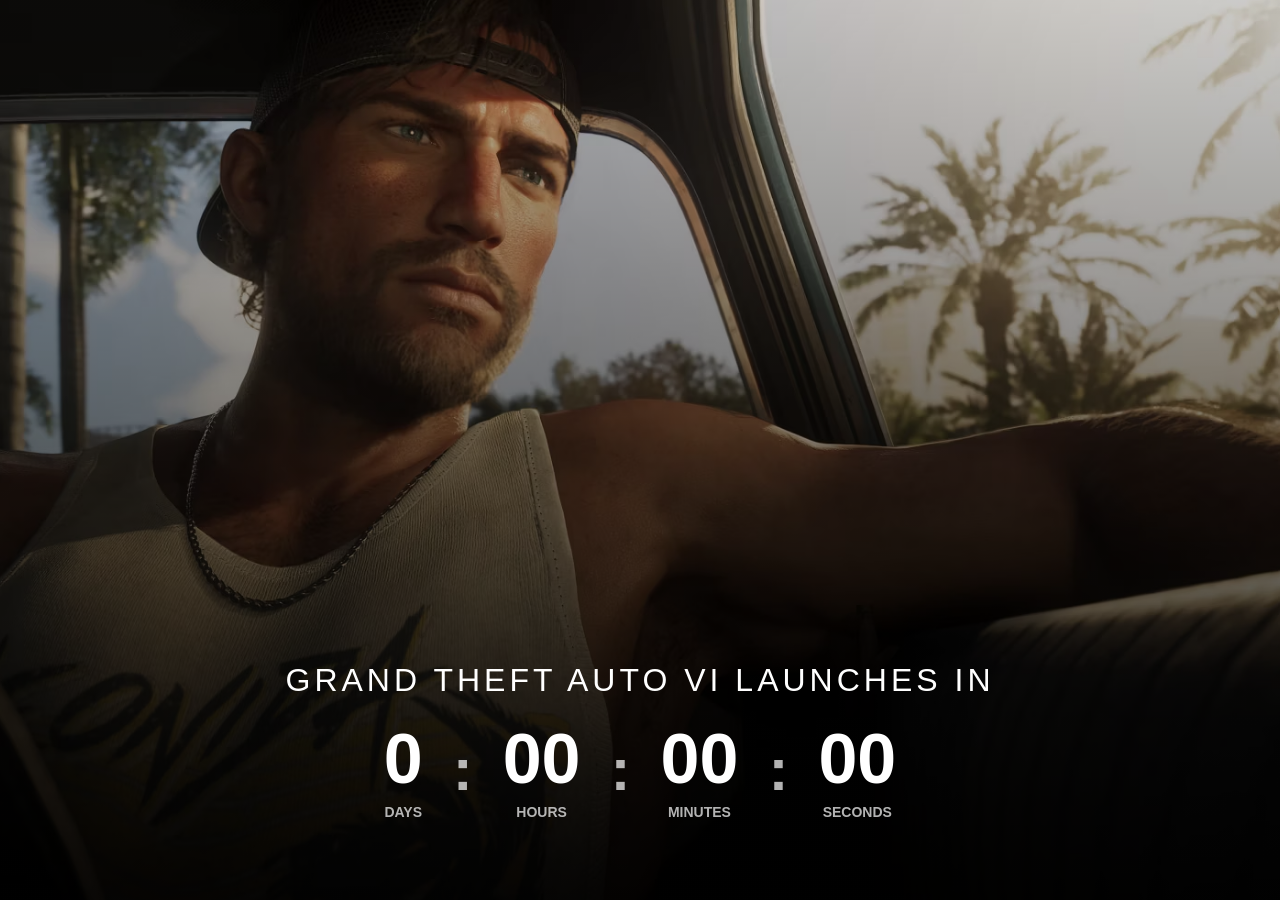
==== index.html @ 8ba8751e "Remove folder" ====
<!DOCTYPE html>
<html lang="en">
<head>
<meta charset="UTF-8">
<title>GTA VI Countdown</title>

<style>
body {
  margin: 0;
  background: black;
  color: white;
  font-family: Arial, Helvetica, sans-serif;
  overflow: hidden;
}

/* Background slideshow */
.bg {
  position: fixed;
  width: 100%;
  height: 100%;
  object-fit: cover;
  opacity: 0;
  transform: scale(1);
  transition: opacity 1.2s ease-in-out;
}

/* Active slide animation (zoom effect) */
.bg.active {
  opacity: 1;
  animation: zoomEffect 6s ease-in-out forwards;
}

/* Ken Burns zoom animation */
@keyframes zoomEffect {
  0%   { transform: scale(1); }
  100% { transform: scale(1.1); }
}

/* Dark overlay */
.overlay {
  position: fixed;
  width: 100%;
  height: 100%;
  background: linear-gradient(to top, rgba(0,0,0,0.8), rgba(0,0,0,0.2));
}

/* Content */
.content {
  position: absolute;
  bottom: 80px;
  width: 100%;
  text-align: center;
}

/* Title */
.title {
  font-size: 32px;
  letter-spacing: 4px;
  margin-bottom: 20px;
}

/* Countdown */
.countdown {
  display: flex;
  justify-content: center;
  align-items: center;
  gap: 20px;
  font-size: 70px;
  font-weight: bold;
}

/* Time block */
.block {
  text-align: center;
}

/* Labels */
.label {
  font-size: 14px;
  opacity: 0.7;
  margin-top: 5px;
}

/* Colon styling */
.separator {
  font-size: 60px;
  opacity: 0.7;
  margin: 0 10px;
}
</style>
</head>

<body>

<!-- Background Images -->
<img class="bg active" src="images/1.avif">
<img class="bg" src="images/2.avif">
<img class="bg" src="images/3.avif">
<img class="bg" src="images/4.avif">
<img class="bg" src="images/5.avif">
<img class="bg" src="images/6.avif">
<img class="bg" src="images/7.avif">
<img class="bg" src="images/8.avif">
<img class="bg" src="images/9.avif">
<img class="bg" src="images/10.avif">
<img class="bg" src="images/11.avif">
<img class="bg" src="images/12.avif">
<img class="bg" src="images/13.avif">
<img class="bg" src="images/14.avif">
<img class="bg" src="images/15.avif">

<div class="overlay"></div>

<div class="content">
  <div class="title">GRAND THEFT AUTO VI LAUNCHES IN</div>

  <div class="countdown">
    <div class="block">
      <div id="days">0</div>
      <div class="label">DAYS</div>
    </div>

    <div class="separator">:</div>

    <div class="block">
      <div id="hours">00</div>
      <div class="label">HOURS</div>
    </div>

    <div class="separator">:</div>

    <div class="block">
      <div id="minutes">00</div>
      <div class="label">MINUTES</div>
    </div>

    <div class="separator">:</div>

    <div class="block">
      <div id="seconds">00</div>
      <div class="label">SECONDS</div>
    </div>
  </div>
</div>

<!-- Audio -->
<audio id="music" src="audio/music.mp3" autoplay loop></audio>

<script>
// ===== COUNTDOWN =====
const TARGET = new Date("2026-11-19T00:00:00Z").getTime();

function updateCountdown() {
  const now = Date.now();
  let diff = Math.floor((TARGET - now) / 1000);

  if (diff < 0) diff = 0;

  const d = Math.floor(diff / 86400);
  const h = Math.floor((diff % 86400) / 3600);
  const m = Math.floor((diff % 3600) / 60);
  const s = diff % 60;

  document.getElementById("days").innerText = d;
  document.getElementById("hours").innerText = String(h).padStart(2, '0');
  document.getElementById("minutes").innerText = String(m).padStart(2, '0');
  document.getElementById("seconds").innerText = String(s).padStart(2, '0');
}

setInterval(updateCountdown, 1000);
updateCountdown();


// ===== SLIDESHOW =====
const slides = document.querySelectorAll(".bg");
let index = 0;

setInterval(() => {
  slides[index].classList.remove("active");
  index = (index + 1) % slides.length;
  slides[index].classList.add("active");
}, 3000);


// ===== AUDIO FIX =====
const audio = document.getElementById("music");
audio.volume = 0.6;

// window.addEventListener("load", () => {
//   audio.play().catch(() => {});
// });
window.addEventListener("load", () => {
  audio.play().then(() => {
    setTimeout(() => {
      audio.muted = false;
      audio.volume = 0.6;
    }, 1000);
  }).catch(() => {});
});

</script>

</body>
</html>
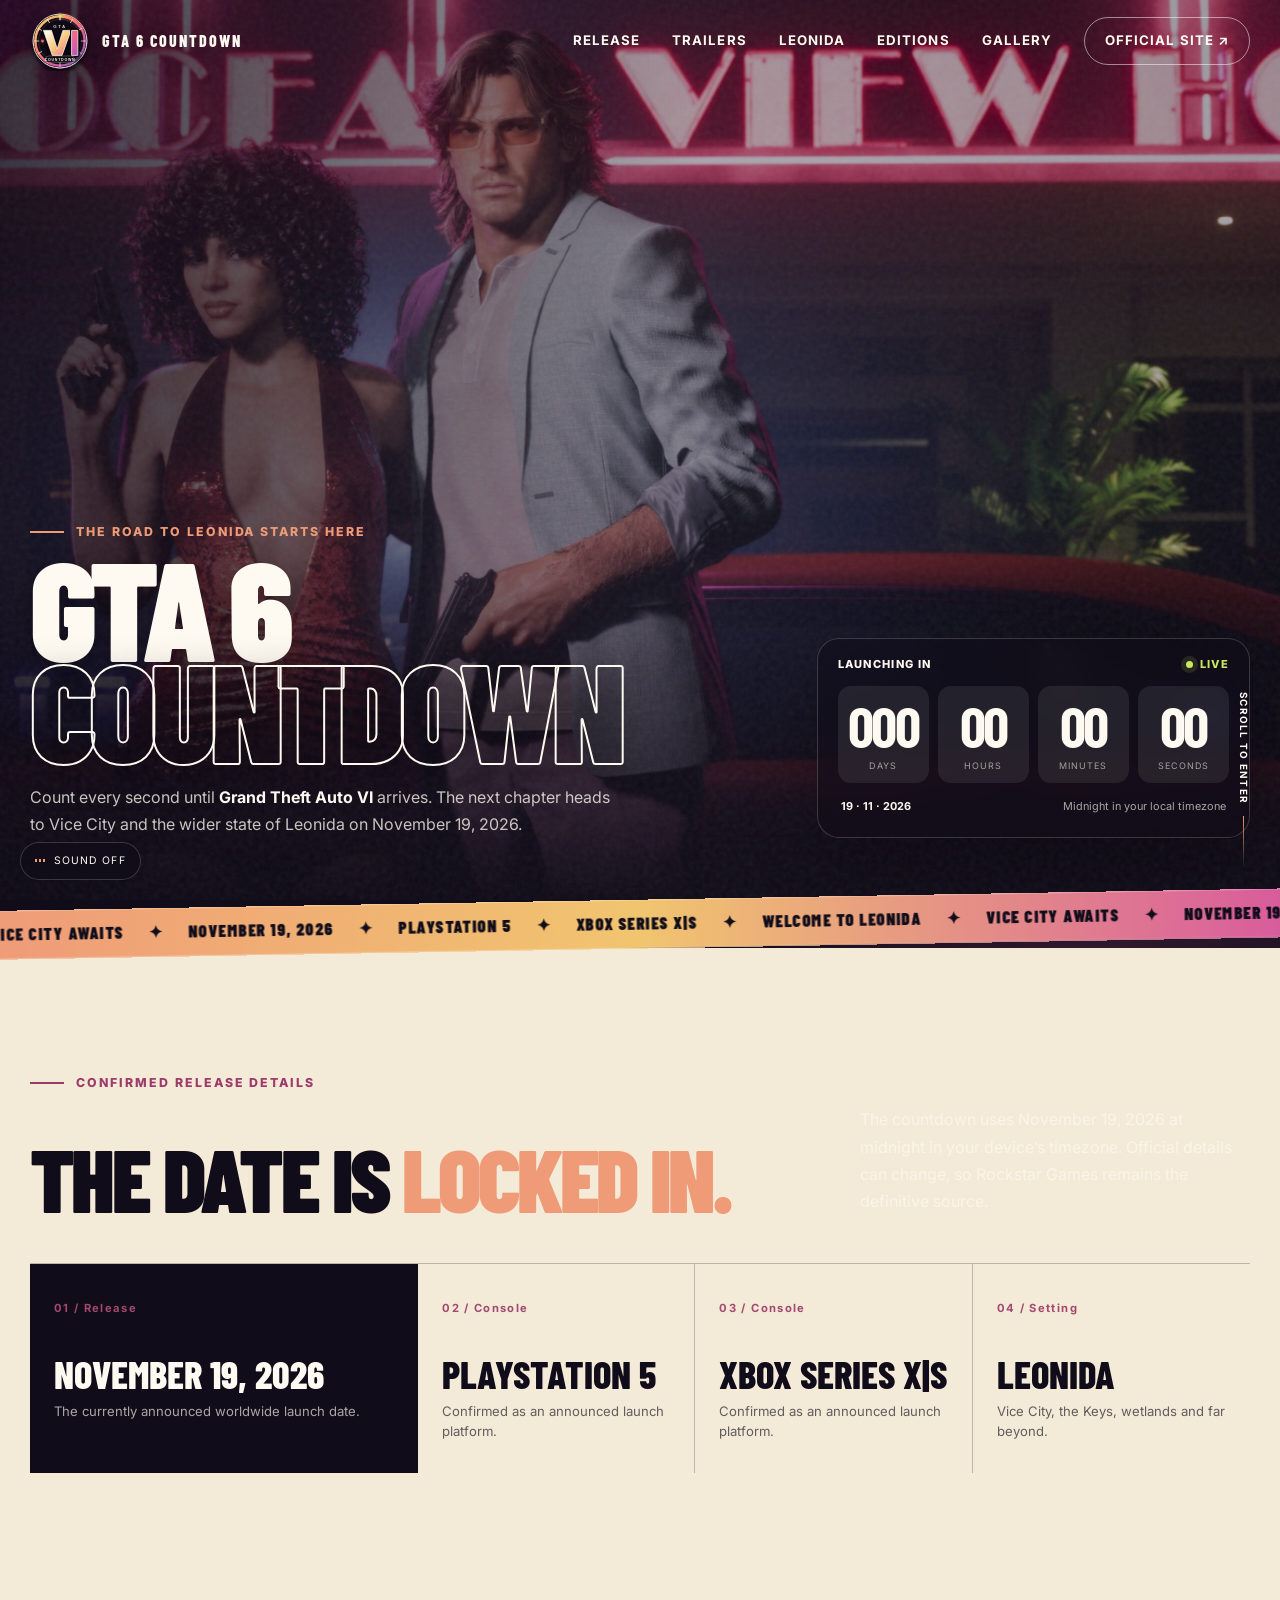
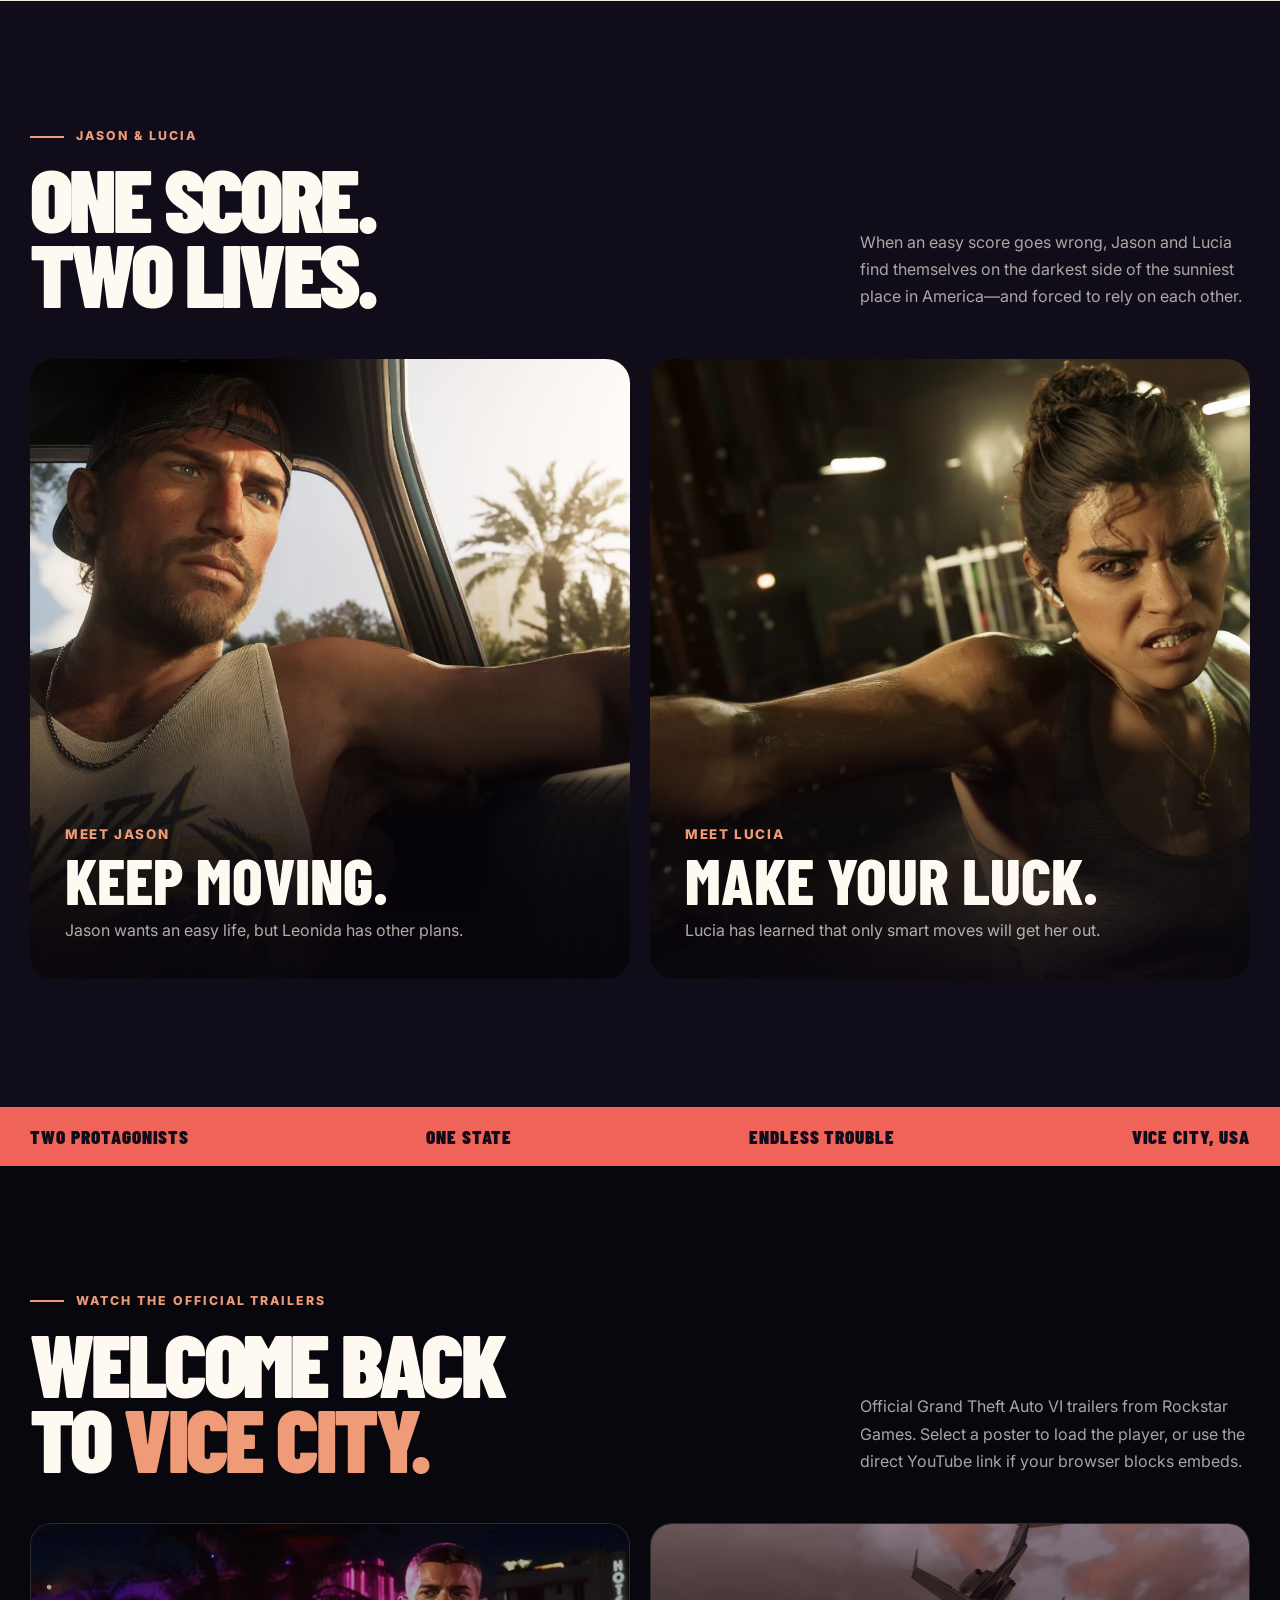
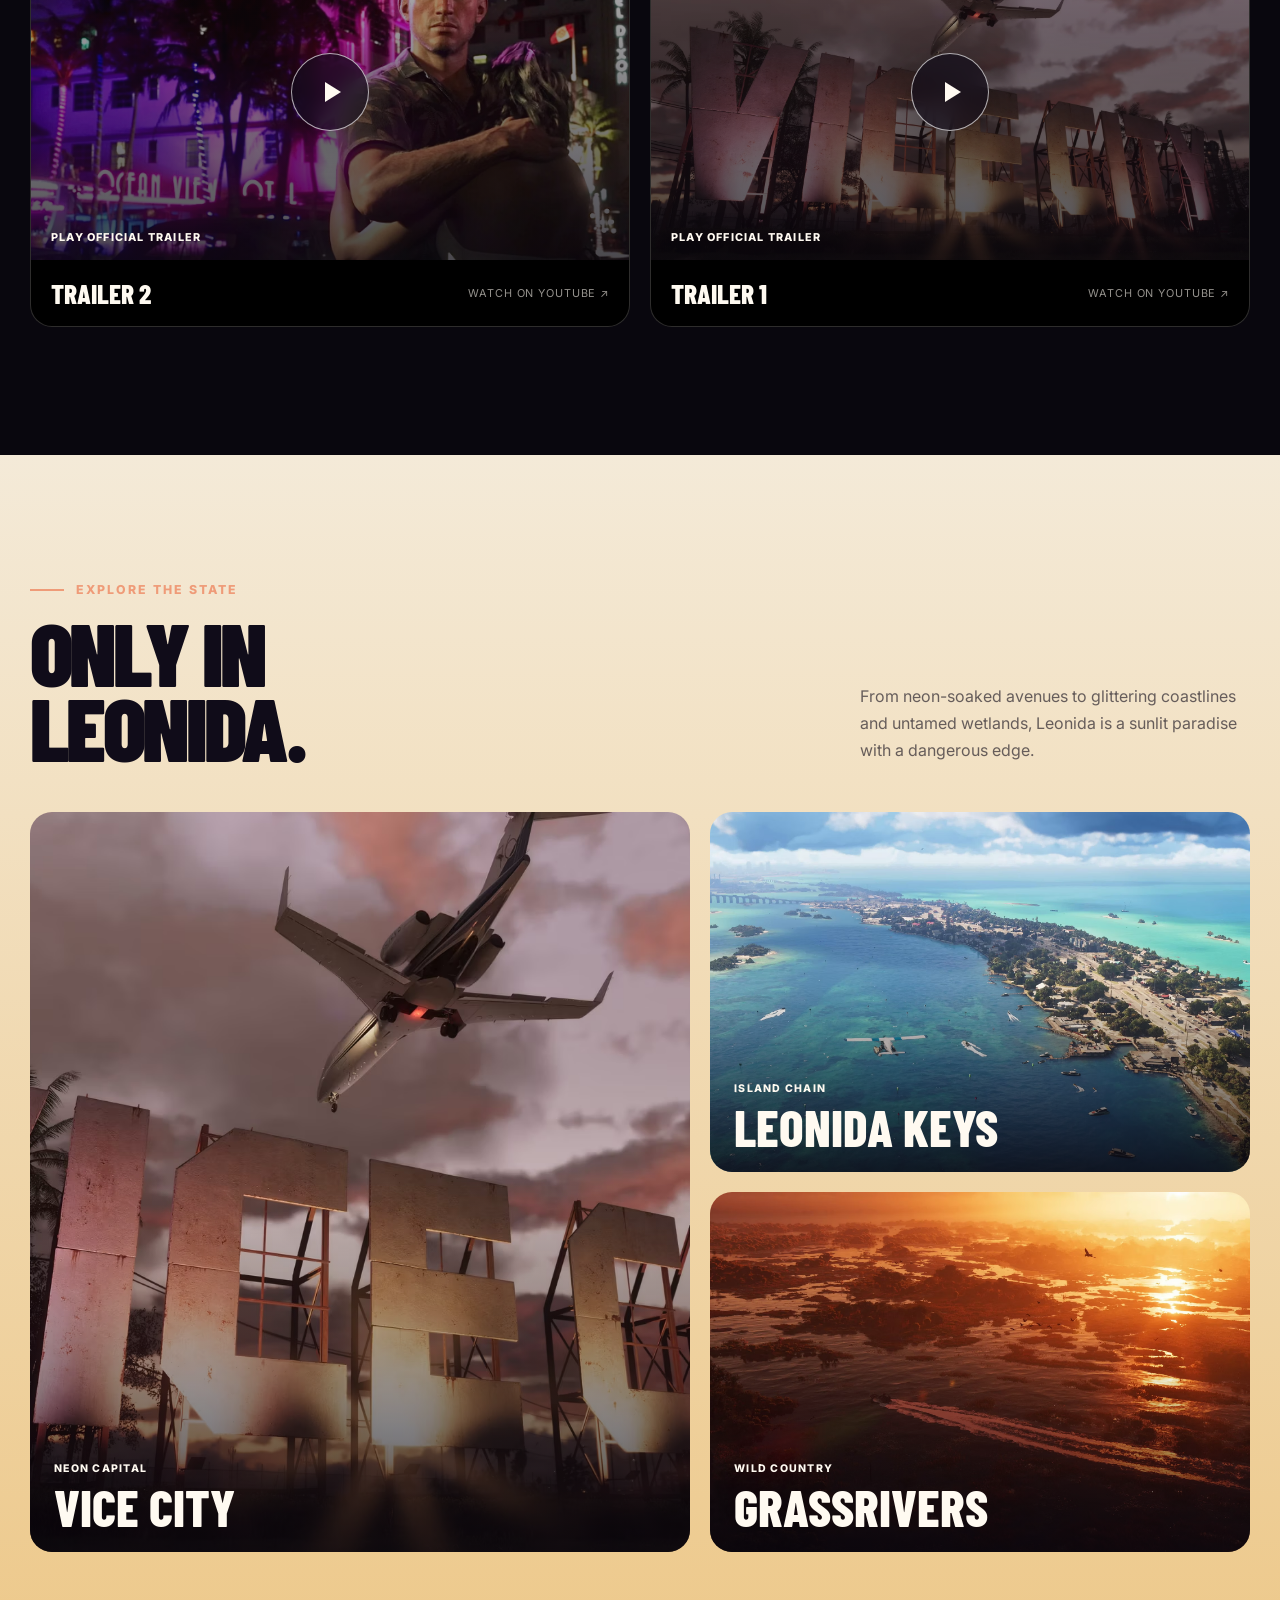
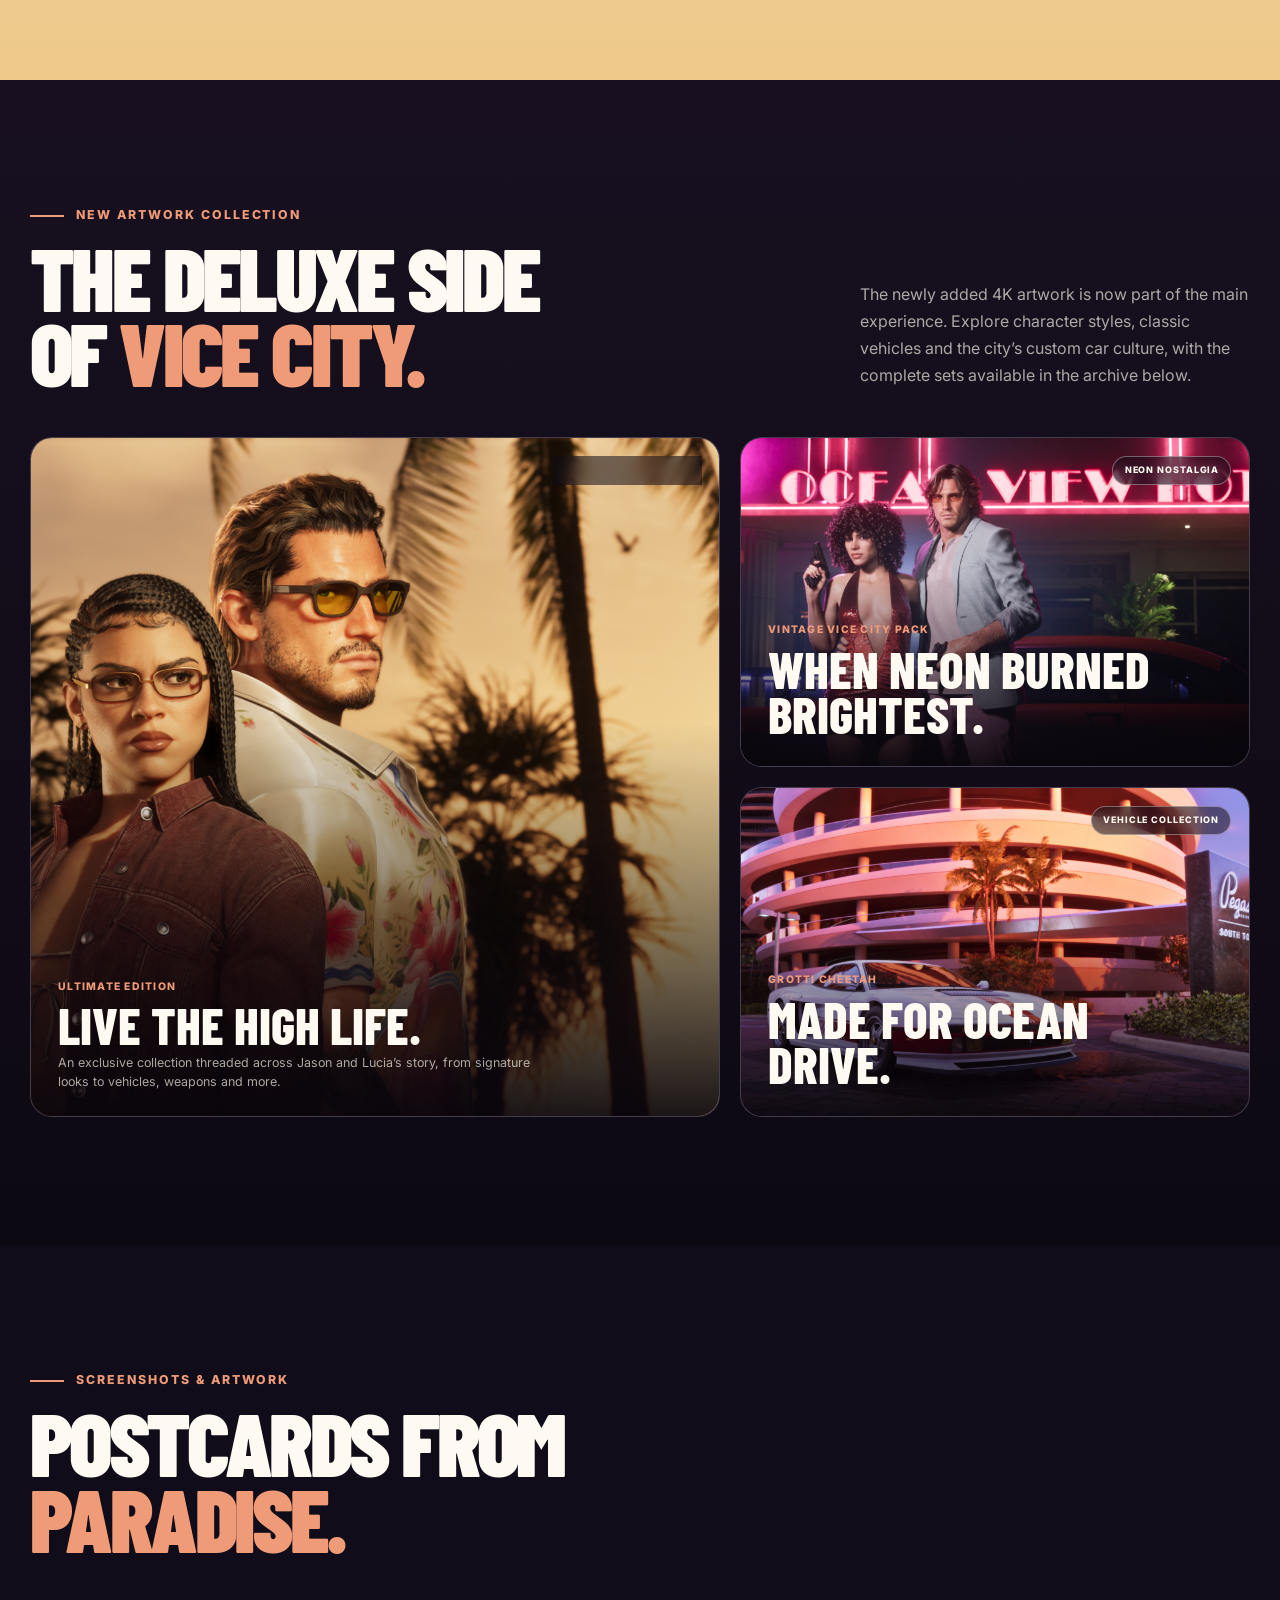
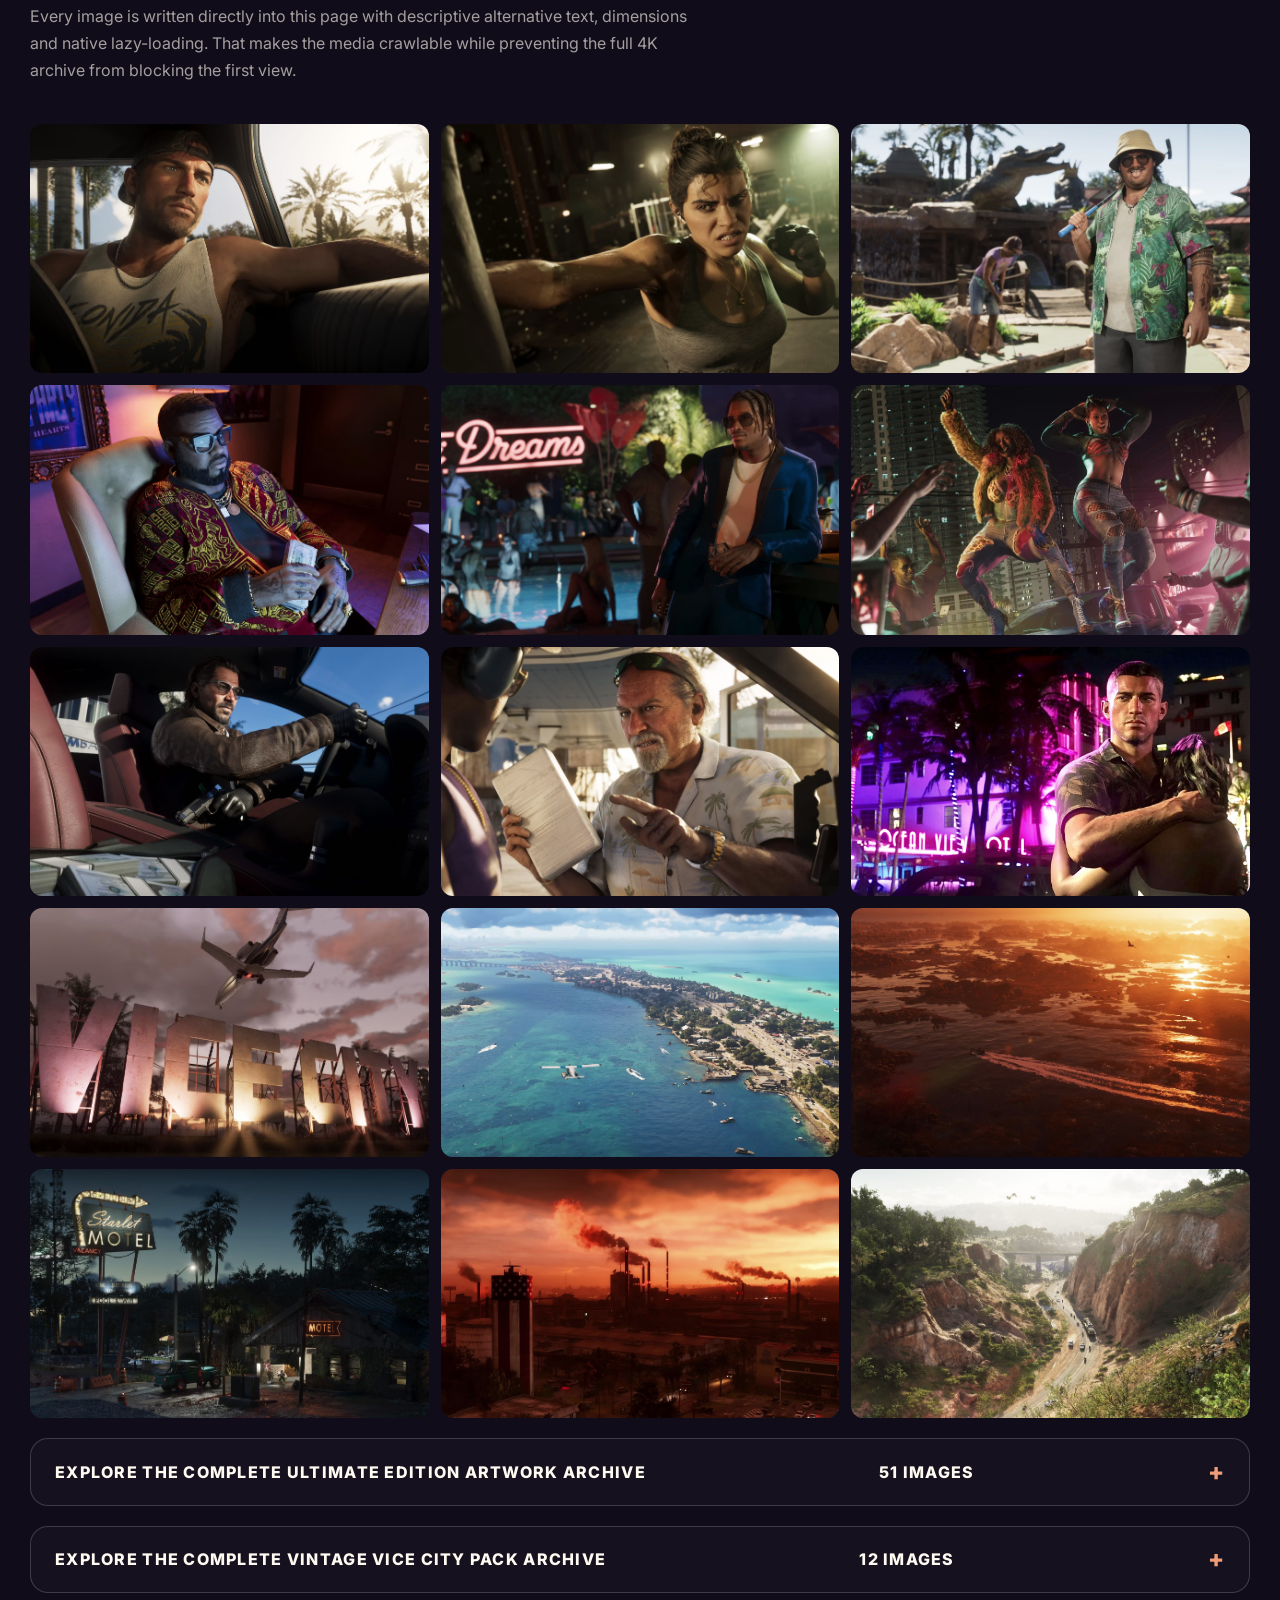
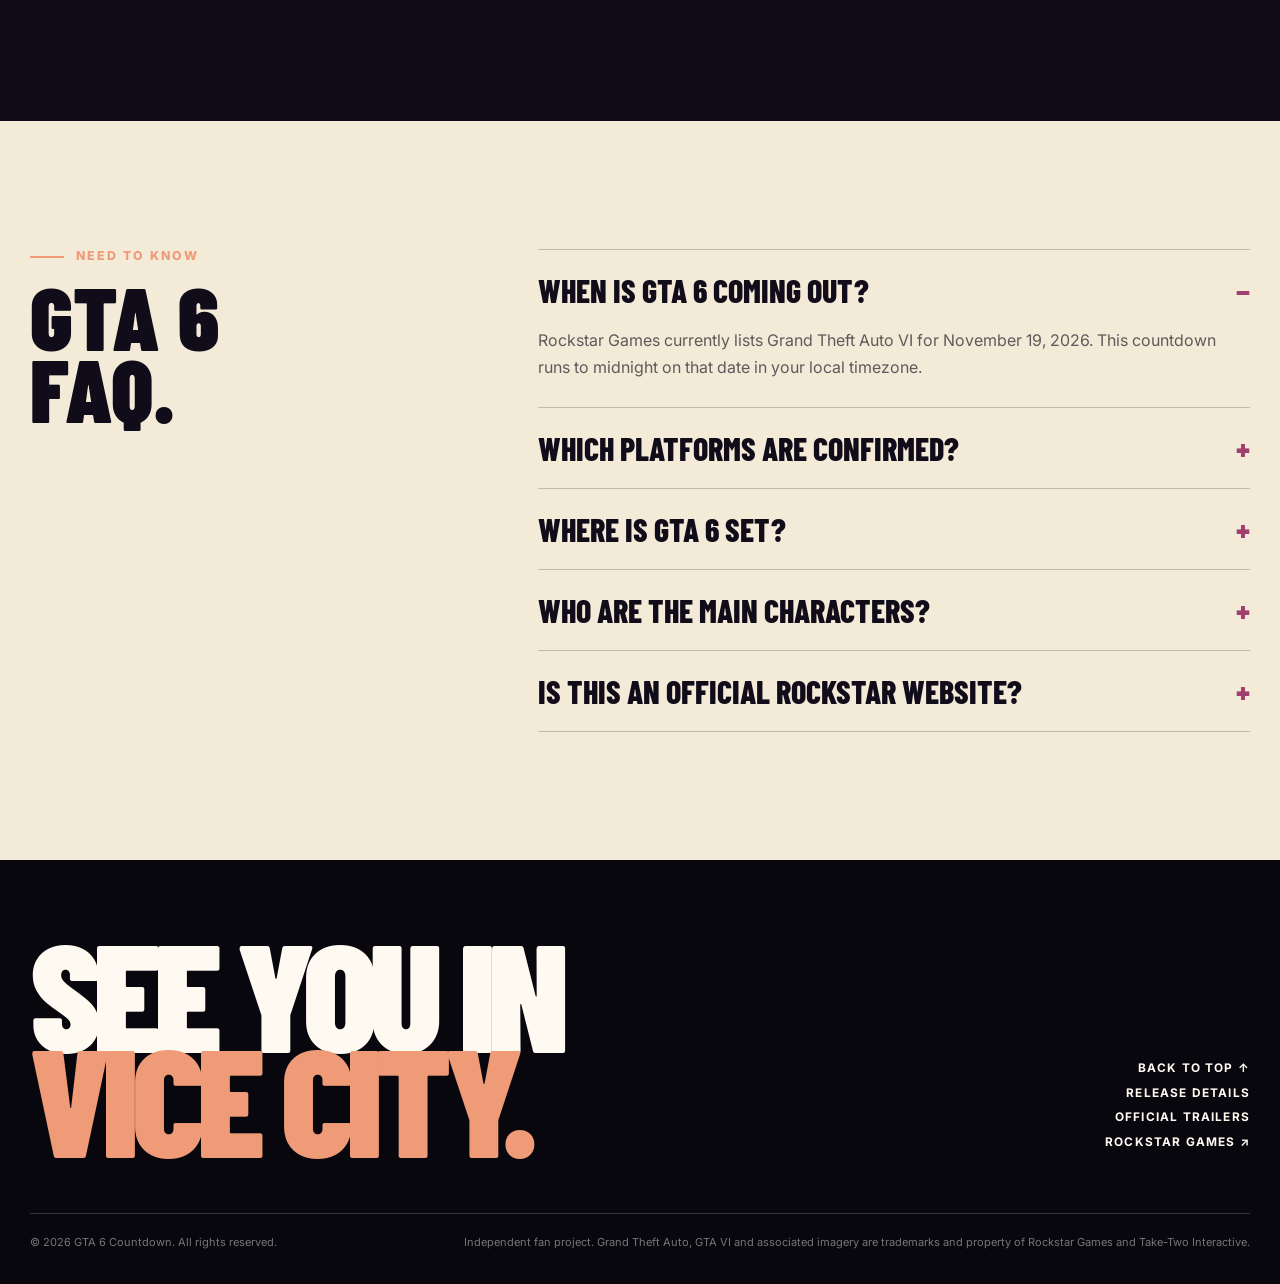
==== commit 78754516: "Add robots.txt and sitemap.xml for SEO optimization - Created robots.txt to allow all user agents an" ====
--- a/index.html
+++ b/index.html
@@ -1,204 +1,1112 @@
-<!DOCTYPE html>
+<!doctype html>
 <html lang="en">
 <head>
-<meta charset="UTF-8">
-<title>GTA VI Countdown</title>
-
-<style>
-body {
-  margin: 0;
-  background: black;
-  color: white;
-  font-family: Arial, Helvetica, sans-serif;
-  overflow: hidden;
-}
-
-/* Background slideshow */
-.bg {
-  position: fixed;
-  width: 100%;
-  height: 100%;
-  object-fit: cover;
-  opacity: 0;
-  transform: scale(1);
-  transition: opacity 1.2s ease-in-out;
-}
-
-/* Active slide animation (zoom effect) */
-.bg.active {
-  opacity: 1;
-  animation: zoomEffect 6s ease-in-out forwards;
-}
-
-/* Ken Burns zoom animation */
-@keyframes zoomEffect {
-  0%   { transform: scale(1); }
-  100% { transform: scale(1.1); }
-}
-
-/* Dark overlay */
-.overlay {
-  position: fixed;
-  width: 100%;
-  height: 100%;
-  background: linear-gradient(to top, rgba(0,0,0,0.8), rgba(0,0,0,0.2));
-}
-
-/* Content */
-.content {
-  position: absolute;
-  bottom: 80px;
-  width: 100%;
-  text-align: center;
-}
-
-/* Title */
-.title {
-  font-size: 32px;
-  letter-spacing: 4px;
-  margin-bottom: 20px;
-}
-
-/* Countdown */
-.countdown {
-  display: flex;
-  justify-content: center;
-  align-items: center;
-  gap: 20px;
-  font-size: 70px;
-  font-weight: bold;
-}
-
-/* Time block */
-.block {
-  text-align: center;
-}
-
-/* Labels */
-.label {
-  font-size: 14px;
-  opacity: 0.7;
-  margin-top: 5px;
-}
-
-/* Colon styling */
-.separator {
-  font-size: 60px;
-  opacity: 0.7;
-  margin: 0 10px;
-}
-</style>
+  <meta charset="utf-8">
+  <meta name="viewport" content="width=device-width, initial-scale=1">
+  <title>GTA 6 Countdown — Live Timer to November 19, 2026</title>
+  <meta name="description" content="Watch the live GTA 6 countdown to November 19, 2026. Explore the confirmed release date, platforms, official trailers, Leonida locations and GTA VI artwork.">
+  <meta name="keywords" content="GTA 6 countdown, GTA VI countdown, GTA 6 release date, GTA 6 timer, Grand Theft Auto VI, GTA 6 November 19 2026">
+  <meta name="author" content="GTA 6 Countdown">
+  <meta name="robots" content="index, follow, max-image-preview:large, max-snippet:-1, max-video-preview:-1">
+  <meta name="referrer" content="strict-origin-when-cross-origin">
+  <meta name="theme-color" content="#ef6b5b">
+  <link rel="canonical" href="https://gta6countdown.com/">
+  <link rel="preload" as="image" href="images/hero-vintage-vice-city.jpg" type="image/jpeg" fetchpriority="high">
+  <link rel="preconnect" href="https://fonts.googleapis.com">
+  <link rel="preconnect" href="https://fonts.gstatic.com" crossorigin>
+  <link href="https://fonts.googleapis.com/css2?family=Barlow+Condensed:wght@500;600;700;800;900&amp;family=Inter:wght@400;500;600;700&amp;display=swap" rel="stylesheet">
+
+  <meta property="og:type" content="website">
+  <meta property="og:site_name" content="GTA 6 Countdown">
+  <meta property="og:title" content="GTA 6 Countdown — Live Timer to November 19, 2026">
+  <meta property="og:description" content="The live countdown to Grand Theft Auto VI, plus official trailers, confirmed platforms and a tour of Leonida.">
+  <meta property="og:url" content="https://gta6countdown.com/">
+  <meta property="og:image" content="https://gta6countdown.com/images/og-gta6-countdown.jpg">
+  <meta property="og:image:width" content="1200">
+  <meta property="og:image:height" content="630">
+  <meta property="og:image:alt" content="Jason and Lucia beneath the neon lights of Vice City in Grand Theft Auto VI">
+  <meta name="twitter:card" content="summary_large_image">
+  <meta name="twitter:title" content="GTA 6 Countdown — November 19, 2026">
+  <meta name="twitter:description" content="Track every day, hour, minute and second until GTA VI arrives.">
+  <meta name="twitter:image" content="https://gta6countdown.com/images/og-gta6-countdown.jpg">
+
+  <link rel="icon" href="images/gta6-countdown-icon.svg" type="image/svg+xml">
+
+  <script type="application/ld+json">
+  {
+    "@context": "https://schema.org",
+    "@graph": [
+      {
+        "@type": "WebSite",
+        "@id": "https://gta6countdown.com/#website",
+        "url": "https://gta6countdown.com/",
+        "name": "GTA 6 Countdown",
+        "description": "A live countdown to the release of Grand Theft Auto VI.",
+        "inLanguage": "en"
+      },
+      {
+        "@type": "VideoGame",
+        "name": "Grand Theft Auto VI",
+        "alternateName": ["GTA 6", "GTA VI"],
+        "url": "https://www.rockstargames.com/VI",
+        "image": "https://gta6countdown.com/images/9.avif",
+        "datePublished": "2026-11-19",
+        "gamePlatform": ["PlayStation 5", "Xbox Series X", "Xbox Series S"],
+        "genre": ["Action-adventure", "Open world"],
+        "publisher": { "@type": "Organization", "name": "Rockstar Games" },
+        "description": "Grand Theft Auto VI is set in Leonida, home to Vice City and beyond."
+      },
+      {
+        "@type": "FAQPage",
+        "mainEntity": [
+          {
+            "@type": "Question",
+            "name": "When is GTA 6 coming out?",
+            "acceptedAnswer": { "@type": "Answer", "text": "Rockstar Games lists Grand Theft Auto VI for November 19, 2026." }
+          },
+          {
+            "@type": "Question",
+            "name": "What platforms will GTA 6 launch on?",
+            "acceptedAnswer": { "@type": "Answer", "text": "The announced launch platforms are PlayStation 5 and Xbox Series X|S." }
+          },
+          {
+            "@type": "Question",
+            "name": "Where is GTA 6 set?",
+            "acceptedAnswer": { "@type": "Answer", "text": "GTA 6 is set in the state of Leonida, including the neon-soaked streets of Vice City." }
+          }
+        ]
+      }
+    ]
+  }
+  </script>
+
+  <style>
+    :root {
+      --ink: #100c19;
+      --ink-soft: #1b1428;
+      --paper: #f4ead8;
+      --peach: #ef9b78;
+      --coral: #ef6359;
+      --pink: #d85b9d;
+      --violet: #7450a8;
+      --lime: #c9e75f;
+      --white: #fffaf1;
+      --line: rgba(255, 250, 241, .18);
+      --container: min(1220px, calc(100% - 40px));
+      --display: "Barlow Condensed", Impact, sans-serif;
+      --body: "Inter", Arial, sans-serif;
+    }
+
+    * { box-sizing: border-box; }
+    html { scroll-behavior: smooth; background: var(--ink); }
+    body {
+      margin: 0;
+      color: var(--white);
+      background:
+        radial-gradient(circle at 85% 10%, rgba(216, 91, 157, .16), transparent 28rem),
+        var(--ink);
+      font-family: var(--body);
+      -webkit-font-smoothing: antialiased;
+      overflow-x: hidden;
+    }
+    body.menu-open { overflow: hidden; }
+    img { display: block; width: 100%; }
+    a { color: inherit; }
+    button { font: inherit; }
+    ::selection { color: var(--ink); background: var(--lime); }
+    .skip-link {
+      position: fixed; z-index: 1000; left: 1rem; top: 1rem; padding: .8rem 1rem;
+      color: var(--ink); background: var(--lime); transform: translateY(-160%);
+    }
+    .skip-link:focus { transform: translateY(0); }
+
+    .site-header {
+      position: fixed; z-index: 100; top: 0; inset-inline: 0; height: 82px;
+      display: flex; align-items: center; border-bottom: 1px solid transparent;
+      transition: background .3s, border-color .3s, height .3s;
+    }
+    .site-header.scrolled {
+      height: 68px; background: rgba(16, 12, 25, .86); border-color: var(--line);
+      backdrop-filter: blur(18px);
+    }
+    .nav-wrap {
+      width: var(--container); margin: auto; display: flex; align-items: center;
+      justify-content: space-between; gap: 2rem;
+    }
+    .brand { display: inline-flex; align-items: center; gap: .75rem; text-decoration: none; }
+    .brand-emblem { position: relative; width: 60px; height: 60px; flex: 0 0 60px; filter: drop-shadow(0 8px 18px rgba(0,0,0,.32)); }
+    .brand-emblem::after {
+      content: ""; position: absolute; z-index: -1; inset: 14px 6px 2px 12px; border-radius: 50%;
+      background: rgba(239,99,89,.45); filter: blur(12px); opacity: 0; transition: opacity .25s;
+    }
+    .brand:hover .brand-emblem::after, .brand:focus-visible .brand-emblem::after { opacity: 1; }
+    .brand-emblem img { width: 100%; height: 100%; object-fit: contain; transition: transform .25s; }
+    .brand:hover .brand-emblem img, .brand:focus-visible .brand-emblem img { transform: translateY(-2px) rotate(-2deg) scale(1.04); }
+    .brand-copy { font: 800 1rem/1 var(--display); letter-spacing: .12em; text-transform: uppercase; }
+    .nav-links { display: flex; align-items: center; gap: 2rem; }
+    .nav-links a {
+      position: relative; font: 700 .83rem/1 var(--body); letter-spacing: .08em;
+      text-decoration: none; text-transform: uppercase;
+    }
+    .nav-links a:not(.nav-cta)::after {
+      position: absolute; content: ""; left: 0; right: 100%; bottom: -.45rem;
+      height: 2px; background: var(--peach); transition: right .2s;
+    }
+    .nav-links a:hover::after, .nav-links a:focus-visible::after { right: 0; }
+    .nav-cta, .button {
+      display: inline-flex; min-height: 48px; align-items: center; justify-content: center;
+      padding: .85rem 1.25rem; border: 1px solid rgba(255,255,255,.5); border-radius: 100px;
+      text-decoration: none; text-transform: uppercase; font: 800 .82rem/1 var(--body);
+      letter-spacing: .08em; transition: transform .2s, background .2s, color .2s;
+    }
+    .nav-cta:hover, .button:hover { transform: translateY(-2px); background: var(--white); color: var(--ink); }
+    .menu-toggle { display: none; border: 0; background: transparent; color: var(--white); padding: .5rem; }
+
+    .hero {
+      position: relative; min-height: 100svh; display: flex; align-items: flex-end;
+      isolation: isolate; overflow: hidden; background: #21152d;
+    }
+    .hero-slides, .hero-shade, .hero-grain { position: absolute; inset: 0; }
+    .hero-slides { z-index: -3; }
+    .hero-slide {
+      position: absolute; inset: 0; height: 100%; object-fit: cover; opacity: 0;
+      transform: scale(1.04); transition: opacity 1.2s ease;
+    }
+    .hero-slide.active { opacity: 1; animation: drift 9s ease-out forwards; }
+    @keyframes drift { from { transform: scale(1.02); } to { transform: scale(1.11); } }
+    .hero-shade {
+      z-index: -2;
+      background:
+        linear-gradient(90deg, rgba(12, 8, 20, .82) 0%, rgba(12, 8, 20, .3) 55%, rgba(12, 8, 20, .35) 100%),
+        linear-gradient(0deg, var(--ink) 0%, transparent 38%, rgba(13, 9, 19, .1) 100%);
+    }
+    .hero-grain {
+      z-index: -1; opacity: .12; pointer-events: none;
+      background-image: url("data:image/svg+xml,%3Csvg viewBox='0 0 180 180' xmlns='http://www.w3.org/2000/svg'%3E%3Cfilter id='n'%3E%3CfeTurbulence type='fractalNoise' baseFrequency='.9' numOctaves='3' stitchTiles='stitch'/%3E%3C/filter%3E%3Crect width='100%25' height='100%25' filter='url(%23n)' opacity='.55'/%3E%3C/svg%3E");
+    }
+    .hero-inner {
+      width: var(--container); margin: 0 auto; padding: 145px 0 62px;
+      display: grid; grid-template-columns: minmax(0, 1.25fr) minmax(280px, .75fr);
+      gap: 4rem; align-items: end;
+    }
+    .eyebrow {
+      display: flex; align-items: center; gap: .75rem; margin: 0 0 1rem;
+      color: var(--peach); font: 800 .77rem/1.2 var(--body); letter-spacing: .16em;
+      text-transform: uppercase;
+    }
+    .eyebrow::before { content: ""; width: 34px; height: 2px; background: currentColor; }
+    .hero h1 {
+      max-width: 740px; margin: 0; font: 900 clamp(4.8rem, 11vw, 9.4rem)/.72 var(--display);
+      letter-spacing: -.055em; text-transform: uppercase; text-wrap: balance;
+      text-shadow: 0 8px 40px rgba(0,0,0,.28);
+    }
+    .hero h1 .outline { display: block; color: transparent; -webkit-text-stroke: 2px var(--white); }
+    .hero-intro { max-width: 590px; margin: 1.6rem 0 0; color: rgba(255,250,241,.77); line-height: 1.7; }
+    .hero-intro strong { color: var(--white); }
+
+    .count-panel {
+      padding: 1.25rem; border: 1px solid var(--line); border-radius: 22px;
+      background: rgba(16, 12, 25, .54); box-shadow: 0 24px 70px rgba(0,0,0,.22);
+      backdrop-filter: blur(16px);
+    }
+    .count-kicker { display: flex; justify-content: space-between; gap: 1rem; margin-bottom: 1rem; }
+    .count-kicker span { font: 800 .69rem/1 var(--body); letter-spacing: .12em; text-transform: uppercase; }
+    .live-dot { color: var(--lime); }
+    .live-dot::before {
+      content: ""; display: inline-block; width: 7px; height: 7px; margin-right: .45rem;
+      border-radius: 50%; background: currentColor; box-shadow: 0 0 0 5px rgba(201,231,95,.12);
+      animation: pulse 1.8s infinite;
+    }
+    @keyframes pulse { 50% { box-shadow: 0 0 0 9px rgba(201,231,95,0); } }
+    .countdown { display: grid; grid-template-columns: repeat(4, 1fr); gap: .55rem; }
+    .time-block {
+      min-width: 0; padding: 1rem .25rem .8rem; border-radius: 13px;
+      text-align: center; background: rgba(255,250,241,.08);
+    }
+    .time-number { display: block; font: 700 clamp(2.15rem, 4.5vw, 4.3rem)/.8 var(--display); letter-spacing: -.04em; }
+    .time-label { display: block; margin-top: .7rem; color: rgba(255,250,241,.58); font-size: .56rem; letter-spacing: .12em; text-transform: uppercase; }
+    .count-date {
+      display: flex; justify-content: space-between; gap: 1rem; margin: 1rem .2rem .15rem;
+      color: rgba(255,250,241,.64); font-size: .68rem; line-height: 1.4;
+    }
+    .count-date strong { color: var(--white); text-transform: uppercase; }
+    .hero-scroll {
+      position: absolute; right: 2rem; bottom: 2rem; display: flex; align-items: center; gap: .7rem;
+      font: 700 .62rem/1 var(--body); letter-spacing: .13em; text-transform: uppercase;
+      writing-mode: vertical-rl;
+    }
+    .hero-scroll::after { content: ""; width: 1px; height: 52px; background: linear-gradient(var(--peach), transparent); }
+
+    .ticker {
+      position: relative; z-index: 4; overflow: hidden; padding: .9rem 0; color: var(--ink);
+      background: linear-gradient(90deg, var(--peach), #f1c56f 50%, var(--pink));
+      border-block: 1px solid rgba(255,255,255,.25); transform: rotate(-1deg) scale(1.015);
+    }
+    .ticker-track { display: flex; width: max-content; animation: ticker 28s linear infinite; }
+    .ticker span { font: 900 1.05rem/1 var(--display); letter-spacing: .08em; text-transform: uppercase; white-space: nowrap; }
+    .ticker span::after { content: "✦"; margin: 0 1.5rem; }
+    @keyframes ticker { to { transform: translateX(-50%); } }
+
+    .section { padding: clamp(5rem, 10vw, 9rem) 0; }
+    .section-inner { width: var(--container); margin: auto; }
+    .section-heading {
+      display: flex; justify-content: space-between; gap: 2rem; align-items: end; margin-bottom: 3rem;
+    }
+    .section-heading h2 { max-width: 780px; margin: 0; font: 900 clamp(3.4rem, 7vw, 6.8rem)/.84 var(--display); letter-spacing: -.04em; text-transform: uppercase; }
+    .section-heading p { max-width: 390px; margin: 0; color: rgba(255,250,241,.65); line-height: 1.7; }
+    .gradient-word { color: var(--peach); }
+
+    .facts { background: var(--paper); color: var(--ink); }
+    .facts .eyebrow { color: #9d3a6a; }
+    .facts-grid { display: grid; grid-template-columns: 1.4fr repeat(3, 1fr); border-top: 1px solid rgba(16,12,25,.24); }
+    .fact { min-height: 190px; padding: 2rem 1.5rem; border-right: 1px solid rgba(16,12,25,.24); }
+    .fact:last-child { border: 0; }
+    .fact-index { color: #a3486f; font: 700 .7rem/1 var(--body); letter-spacing: .12em; }
+    .fact h3 { margin: 2.5rem 0 .5rem; font: 800 clamp(1.7rem, 3vw, 2.5rem)/.95 var(--display); text-transform: uppercase; }
+    .fact p { margin: 0; color: rgba(16,12,25,.64); font-size: .82rem; line-height: 1.55; }
+    .fact-feature { background: var(--ink); color: var(--white); }
+    .fact-feature p { color: rgba(255,250,241,.65); }
+
+    .story { position: relative; overflow: hidden; }
+    .story-grid { display: grid; grid-template-columns: 1fr 1fr; gap: 1.25rem; }
+    .story-card { position: relative; min-height: 620px; overflow: hidden; border-radius: 24px; background: var(--ink-soft); }
+    .story-card img { height: 100%; object-fit: cover; transition: transform .8s cubic-bezier(.2,.7,.2,1); }
+    .story-card:hover img { transform: scale(1.04); }
+    .story-card::after { content: ""; position: absolute; inset: 0; background: linear-gradient(0deg, rgba(9,6,14,.9), transparent 55%); }
+    .story-copy { position: absolute; z-index: 2; inset: auto 2.2rem 2.2rem; }
+    .story-copy small { color: var(--peach); font-weight: 800; letter-spacing: .12em; text-transform: uppercase; }
+    .story-copy h3 { margin: .65rem 0; font: 800 clamp(2.7rem, 5vw, 5rem)/.85 var(--display); text-transform: uppercase; }
+    .story-copy p { max-width: 500px; margin: 0; color: rgba(255,250,241,.68); line-height: 1.6; }
+
+    .feature-strip { padding: 1.25rem 0; background: var(--coral); color: var(--ink); }
+    .feature-strip-inner { width: var(--container); margin: auto; display: flex; justify-content: space-between; gap: 2rem; }
+    .feature-strip strong { font: 900 1.2rem/1 var(--display); letter-spacing: .05em; text-transform: uppercase; }
+
+    .trailers { background: #09070e; }
+    .video-grid { display: grid; grid-template-columns: 1fr 1fr; gap: 1.25rem; }
+    .video-card { position: relative; overflow: hidden; border: 1px solid var(--line); border-radius: 22px; background: #000; }
+    .video-frame { position: relative; aspect-ratio: 16/9; overflow: hidden; background: #17131d; }
+    .video-frame iframe { width: 100%; height: 100%; border: 0; }
+    .video-poster {
+      position: absolute; inset: 0; width: 100%; height: 100%; padding: 0; border: 0;
+      color: var(--white); background: #17131d; cursor: pointer; overflow: hidden;
+    }
+    .video-poster img { height: 100%; object-fit: cover; opacity: .78; transition: transform .6s, opacity .4s; }
+    .video-poster::after { content: ""; position: absolute; inset: 0; background: linear-gradient(0deg, rgba(9,7,14,.66), rgba(9,7,14,.08)); }
+    .video-poster:hover img, .video-poster:focus-visible img { transform: scale(1.035); opacity: .9; }
+    .video-play {
+      position: absolute; z-index: 2; left: 50%; top: 50%; display: grid; place-items: center;
+      width: 78px; height: 78px; border: 1px solid rgba(255,255,255,.65); border-radius: 50%;
+      background: rgba(16,12,25,.66); box-shadow: 0 14px 45px rgba(0,0,0,.3);
+      transform: translate(-50%, -50%); backdrop-filter: blur(10px); transition: transform .25s, background .25s;
+    }
+    .video-play::before { content: ""; margin-left: 5px; border-top: 10px solid transparent; border-bottom: 10px solid transparent; border-left: 16px solid var(--white); }
+    .video-poster:hover .video-play, .video-poster:focus-visible .video-play { transform: translate(-50%, -50%) scale(1.08); background: var(--coral); }
+    .video-poster-label {
+      position: absolute; z-index: 2; left: 1.25rem; bottom: 1.1rem; font: 800 .68rem/1 var(--body);
+      letter-spacing: .11em; text-transform: uppercase;
+    }
+    .video-meta { display: flex; justify-content: space-between; gap: 1rem; align-items: center; padding: 1.2rem 1.25rem; }
+    .video-meta h3 { margin: 0; font: 800 1.7rem/1 var(--display); text-transform: uppercase; }
+    .video-meta a { color: rgba(255,250,241,.58); font-size: .68rem; letter-spacing: .08em; text-decoration: none; text-transform: uppercase; }
+    .video-meta a:hover, .video-meta a:focus-visible { color: var(--peach); }
+
+    .editions { background: linear-gradient(180deg, #181020 0%, #0d0912 100%); }
+    .edition-grid { display: grid; grid-template-columns: 1.15fr .85fr; grid-template-rows: 330px 330px; gap: 1.25rem; }
+    .edition-card { position: relative; overflow: hidden; border: 1px solid var(--line); border-radius: 22px; background: var(--ink-soft); }
+    .edition-card:first-child { grid-row: 1 / 3; }
+    .edition-card img { height: 100%; object-fit: cover; transition: transform .75s cubic-bezier(.2,.7,.2,1); }
+    .edition-card:hover img { transform: scale(1.035); }
+    .edition-card::after { content: ""; position: absolute; inset: 0; background: linear-gradient(0deg, rgba(8,5,12,.92), transparent 58%); }
+    .edition-copy { position: absolute; z-index: 2; inset: auto 1.7rem 1.55rem; }
+    .edition-copy small { color: var(--peach); font: 800 .65rem/1 var(--body); letter-spacing: .12em; text-transform: uppercase; }
+    .edition-copy h3 { margin: .55rem 0 .35rem; font: 800 clamp(2.2rem, 4vw, 4rem)/.88 var(--display); text-transform: uppercase; }
+    .edition-copy p { max-width: 480px; margin: 0; color: rgba(255,250,241,.66); font-size: .78rem; line-height: 1.55; }
+    .edition-ribbon {
+      position: absolute; z-index: 2; top: 1.1rem; right: 1.1rem; padding: .55rem .7rem; border: 1px solid rgba(255,255,255,.35);
+      border-radius: 100px; background: rgba(16,12,25,.54); backdrop-filter: blur(8px);
+      font: 800 .56rem/1 var(--body); letter-spacing: .1em; text-transform: uppercase;
+    }
+
+    .locations { background: linear-gradient(180deg, var(--paper) 0%, #edc889 100%); color: var(--ink); }
+    .locations .section-heading p { color: rgba(16,12,25,.62); }
+    .location-grid { display: grid; grid-template-columns: 1.1fr .9fr; grid-template-rows: 360px 360px; gap: 1.25rem; }
+    .location-card { position: relative; overflow: hidden; border-radius: 22px; }
+    .location-card:first-child { grid-row: 1 / 3; }
+    .location-card img { height: 100%; object-fit: cover; transition: transform .7s; }
+    .location-card:hover img { transform: scale(1.04); }
+    .location-card::after { content: ""; position: absolute; inset: 0; background: linear-gradient(0deg, rgba(10,7,15,.76), transparent 52%); }
+    .location-tag { position: absolute; z-index: 2; left: 1.5rem; bottom: 1.4rem; color: var(--white); }
+    .location-tag span { font: 800 .66rem/1 var(--body); letter-spacing: .12em; text-transform: uppercase; }
+    .location-tag h3 { margin: .5rem 0 0; font: 800 clamp(2rem, 4vw, 3.5rem)/.9 var(--display); text-transform: uppercase; }
+
+    .gallery { overflow: hidden; }
+    .gallery-intro { max-width: 680px; margin-bottom: 2.5rem; color: rgba(255,250,241,.62); line-height: 1.7; }
+    .media-wall { display: grid; grid-template-columns: repeat(3, minmax(0, 1fr)); gap: .75rem; }
+    .media-tile {
+      position: relative; aspect-ratio: 16/10; min-width: 0; padding: 0; overflow: hidden; border: 0;
+      border-radius: 12px; background: var(--ink-soft); cursor: zoom-in;
+    }
+    .media-tile img { height: 100%; object-fit: cover; filter: saturate(.9); transition: transform .45s, filter .45s; }
+    .media-tile:hover img, .media-tile:focus-visible img { transform: scale(1.055); filter: saturate(1.12); }
+    .zoom-target { cursor: zoom-in; }
+    .zoom-target::before {
+      content: "+"; position: absolute; z-index: 5; top: .8rem; left: .8rem; display: grid; place-items: center;
+      width: 34px; height: 34px; border: 1px solid rgba(255,255,255,.48); border-radius: 50%;
+      color: var(--white); background: rgba(12,8,18,.6); font: 500 1.25rem/1 var(--body);
+      opacity: 0; transform: scale(.85); backdrop-filter: blur(8px); transition: opacity .2s, transform .2s, background .2s;
+    }
+    .zoom-target:hover::before, .zoom-target:focus-visible::before { opacity: 1; transform: scale(1); background: var(--coral); }
+    .zoom-target:focus-visible { outline: 2px solid var(--peach); outline-offset: 3px; }
+    .archive {
+      margin-top: 1.25rem; border: 1px solid var(--line); border-radius: 18px; overflow: hidden;
+      background: rgba(255,255,255,.025);
+    }
+    .archive summary {
+      display: flex; align-items: center; justify-content: space-between; gap: 1rem;
+      padding: 1.3rem 1.5rem; cursor: pointer; list-style: none;
+      font: 800 1rem/1 var(--body); letter-spacing: .08em; text-transform: uppercase;
+    }
+    .archive summary::-webkit-details-marker { display: none; }
+    .archive summary::after { content: "+"; color: var(--peach); font-size: 1.5rem; }
+    .archive[open] summary::after { content: "−"; }
+    .archive-grid { display: grid; grid-template-columns: repeat(4, 1fr); gap: 1px; background: var(--line); border-top: 1px solid var(--line); }
+    .archive-grid figure { position: relative; aspect-ratio: 16/9; margin: 0; overflow: hidden; background: var(--ink); }
+    .archive-grid img { height: 100%; object-fit: cover; transition: transform .45s; }
+    .archive-grid figure:hover img { transform: scale(1.04); }
+    .archive-grid figcaption {
+      position: absolute; inset: auto .65rem .55rem; padding: .38rem .5rem; border-radius: 5px;
+      color: var(--white); background: rgba(10,7,15,.72); font-size: .57rem; line-height: 1.25;
+      letter-spacing: .06em; text-transform: uppercase; backdrop-filter: blur(6px);
+    }
+
+    .faq { background: var(--paper); color: var(--ink); }
+    .faq-grid { display: grid; grid-template-columns: .75fr 1.25fr; gap: 5rem; align-items: start; }
+    .faq h2 { position: sticky; top: 110px; margin: 0; font: 900 clamp(3.8rem, 7vw, 7rem)/.8 var(--display); text-transform: uppercase; }
+    .faq-item { border-top: 1px solid rgba(16,12,25,.22); }
+    .faq-item:last-child { border-bottom: 1px solid rgba(16,12,25,.22); }
+    .faq-item summary {
+      display: flex; justify-content: space-between; gap: 2rem; padding: 1.5rem 0; cursor: pointer;
+      list-style: none; font: 800 clamp(1.35rem, 2.5vw, 2rem)/1 var(--display); text-transform: uppercase;
+    }
+    .faq-item summary::-webkit-details-marker { display: none; }
+    .faq-item summary::after { content: "+"; color: #a13f6e; }
+    .faq-item[open] summary::after { content: "−"; }
+    .faq-item p { max-width: 720px; margin: -.2rem 0 1.6rem; color: rgba(16,12,25,.65); line-height: 1.7; }
+
+    .site-footer { padding: 5rem 0 2rem; background: #09070e; }
+    .footer-top { width: var(--container); margin: auto; display: grid; grid-template-columns: 1.4fr .6fr; gap: 4rem; align-items: end; }
+    .footer-title { margin: 0; font: 900 clamp(4.8rem, 12vw, 11rem)/.68 var(--display); letter-spacing: -.05em; text-transform: uppercase; }
+    .footer-title span { color: var(--peach); }
+    .footer-links { display: grid; gap: .8rem; justify-items: end; }
+    .footer-links a { font: 700 .74rem/1 var(--body); letter-spacing: .1em; text-decoration: none; text-transform: uppercase; }
+    .footer-links a:hover { color: var(--peach); }
+    .footer-bottom {
+      width: var(--container); margin: 4rem auto 0; padding-top: 1.25rem; border-top: 1px solid var(--line);
+      display: flex; justify-content: space-between; gap: 2rem; color: rgba(255,250,241,.45); font-size: .69rem; line-height: 1.6;
+    }
+    .sound-toggle {
+      position: fixed; z-index: 90; left: 1.25rem; bottom: 1.25rem; display: flex; align-items: center; gap: .55rem;
+      padding: .72rem .9rem; border: 1px solid var(--line); border-radius: 100px; color: var(--white);
+      background: rgba(16,12,25,.7); backdrop-filter: blur(12px); cursor: pointer;
+      font-size: .65rem; letter-spacing: .1em; text-transform: uppercase;
+    }
+    .sound-bars { display: flex; align-items: center; gap: 2px; height: 12px; }
+    .sound-bars i { width: 2px; height: 3px; background: var(--peach); }
+    .sound-toggle.playing .sound-bars i { animation: bar .8s ease-in-out infinite alternate; }
+    .sound-toggle.playing .sound-bars i:nth-child(2) { animation-delay: -.3s; }
+    .sound-toggle.playing .sound-bars i:nth-child(3) { animation-delay: -.55s; }
+    @keyframes bar { to { height: 12px; } }
+
+    .lightbox {
+      position: fixed; z-index: 200; inset: 0; display: none; overflow: hidden;
+      background: rgba(7,5,11,.95); backdrop-filter: blur(14px);
+    }
+    .lightbox.open { display: block; }
+    .lightbox-stage { position: absolute; inset: 0; display: grid; place-items: center; padding: 5rem 2rem; overflow: hidden; touch-action: none; }
+    .lightbox img {
+      max-width: min(1400px, 92vw); max-height: 78vh; width: auto; border-radius: 10px;
+      box-shadow: 0 30px 100px #000; transform: translate3d(0,0,0) scale(1); transform-origin: center;
+      transition: transform .18s ease; user-select: none; -webkit-user-drag: none; cursor: zoom-in;
+    }
+    .lightbox img.is-zoomed { cursor: grab; }
+    .lightbox.dragging img { cursor: grabbing; transition: none; }
+    .lightbox-close {
+      position: absolute; z-index: 5; top: 1.25rem; right: 1.25rem; display: grid; place-items: center;
+      width: 44px; height: 44px; padding: 0; border: 1px solid rgba(255,255,255,.45); border-radius: 50%;
+      color: var(--white); background: rgba(16,12,25,.72); font-size: 1.7rem; cursor: pointer; backdrop-filter: blur(8px);
+    }
+    .lightbox-toolbar {
+      position: absolute; z-index: 5; left: 50%; bottom: 1.25rem; display: flex; align-items: center; gap: .45rem;
+      padding: .45rem; border: 1px solid rgba(255,255,255,.24); border-radius: 100px;
+      background: rgba(16,12,25,.78); transform: translateX(-50%); backdrop-filter: blur(10px);
+    }
+    .lightbox-toolbar button {
+      display: grid; place-items: center; width: 38px; height: 38px; padding: 0; border: 0; border-radius: 50%;
+      color: var(--white); background: rgba(255,255,255,.08); font-size: 1.2rem; cursor: pointer;
+    }
+    .lightbox-toolbar button:hover, .lightbox-toolbar button:focus-visible { color: var(--ink); background: var(--peach); }
+    .lightbox-toolbar button:disabled { opacity: .35; cursor: not-allowed; }
+    .lightbox-toolbar output { min-width: 56px; text-align: center; font: 700 .66rem/1 var(--body); letter-spacing: .08em; }
+    .lightbox-help { position: absolute; z-index: 4; left: 1.25rem; bottom: 1.6rem; color: rgba(255,250,241,.52); font-size: .62rem; letter-spacing: .08em; text-transform: uppercase; }
+
+    @media (max-width: 960px) {
+      :root { --container: min(100% - 32px, 760px); }
+      .site-header.scrolled { backdrop-filter: none; }
+      .nav-links {
+        position: fixed; top: 0; left: 0; z-index: 1; width: 100vw; height: 100dvh;
+        display: flex; flex-direction: column; justify-content: center;
+        background: rgba(16,12,25,.98); opacity: 0; visibility: hidden; transition: opacity .25s, visibility .25s;
+      }
+      .nav-links.open { opacity: 1; visibility: visible; }
+      .nav-links a { font-size: 1.35rem; }
+      .menu-toggle { display: block; z-index: 2; }
+      .hero-inner { grid-template-columns: 1fr; gap: 2.5rem; padding-bottom: 48px; }
+      .hero h1 { max-width: 650px; }
+      .count-panel { max-width: 650px; }
+      .hero-scroll { display: none; }
+      .section-heading { align-items: start; flex-direction: column; }
+      .facts-grid { grid-template-columns: 1fr 1fr; }
+      .fact { border-bottom: 1px solid rgba(16,12,25,.24); }
+      .story-card { min-height: 500px; }
+      .video-grid { grid-template-columns: 1fr; }
+      .edition-grid { grid-template-rows: 300px 300px; }
+      .location-grid { grid-template-rows: 310px 310px; }
+      .media-wall { grid-template-columns: repeat(3, minmax(0, 1fr)); }
+      .archive-grid { grid-template-columns: repeat(3, 1fr); }
+      .faq-grid { grid-template-columns: 1fr; gap: 3rem; }
+      .faq h2 { position: static; }
+    }
+
+    @media (max-width: 640px) {
+      :root { --container: calc(100% - 24px); }
+      .site-header { height: 70px; }
+      .brand-copy { display: none; }
+      .brand-emblem { width: 52px; height: 52px; flex-basis: 52px; }
+      .hero { min-height: auto; }
+      .hero-inner { min-height: 100svh; padding: 125px 0 42px; }
+      .hero h1 { font-size: clamp(4.4rem, 22vw, 6.5rem); }
+      .hero-intro { font-size: .87rem; }
+      .count-panel { padding: .8rem; border-radius: 16px; }
+      .countdown { gap: .35rem; }
+      .time-block { padding: .8rem .1rem .65rem; }
+      .time-number { font-size: clamp(2rem, 12vw, 3.4rem); }
+      .time-label { font-size: .46rem; letter-spacing: .07em; }
+      .count-date { flex-direction: column; gap: .25rem; }
+      .section { padding: 4.5rem 0; }
+      .section-heading { margin-bottom: 2rem; }
+      .section-heading h2 { font-size: clamp(3rem, 16vw, 4.8rem); }
+      .facts-grid { grid-template-columns: 1fr; }
+      .fact { min-height: auto; border-right: 0; }
+      .fact h3 { margin-top: 1.8rem; }
+      .story-grid { grid-template-columns: 1fr; }
+      .story-card { min-height: 470px; }
+      .story-copy { inset: auto 1.25rem 1.3rem; }
+      .feature-strip-inner { overflow: auto; }
+      .feature-strip strong { white-space: nowrap; }
+      .location-grid { display: grid; grid-template-columns: 1fr; grid-template-rows: repeat(3, 360px); }
+      .location-card:first-child { grid-row: auto; }
+      .edition-grid { display: grid; grid-template-columns: 1fr; grid-template-rows: repeat(3, 390px); }
+      .edition-card:first-child { grid-row: auto; }
+      .media-wall { grid-template-columns: 1fr 1fr; }
+      .media-tile:last-child:nth-child(odd) { grid-column: 1 / -1; aspect-ratio: 16/9; }
+      .archive-grid { grid-template-columns: 1fr 1fr; }
+      .lightbox-stage { padding: 4.5rem .75rem 5.5rem; }
+      .lightbox img { max-width: 96vw; max-height: 74vh; }
+      .lightbox-help { display: none; }
+      .footer-top { grid-template-columns: 1fr; }
+      .footer-links { justify-items: start; }
+      .footer-bottom { flex-direction: column; }
+      .sound-toggle { left: auto; right: 1rem; bottom: 1rem; }
+    }
+
+    @media (prefers-reduced-motion: reduce) {
+      *, *::before, *::after { scroll-behavior: auto !important; animation-duration: .01ms !important; animation-iteration-count: 1 !important; transition-duration: .01ms !important; }
+    }
+  </style>
 </head>
-
 <body>
-
-<!-- Background Images -->
-<img class="bg active" src="images/1.avif">
-<img class="bg" src="images/2.avif">
-<img class="bg" src="images/3.avif">
-<img class="bg" src="images/4.avif">
-<img class="bg" src="images/5.avif">
-<img class="bg" src="images/6.avif">
-<img class="bg" src="images/7.avif">
-<img class="bg" src="images/8.avif">
-<img class="bg" src="images/9.avif">
-<img class="bg" src="images/10.avif">
-<img class="bg" src="images/11.avif">
-<img class="bg" src="images/12.avif">
-<img class="bg" src="images/13.avif">
-<img class="bg" src="images/14.avif">
-<img class="bg" src="images/15.avif">
-
-<div class="overlay"></div>
-
-<div class="content">
-  <div class="title">GRAND THEFT AUTO VI LAUNCHES IN</div>
-
-  <div class="countdown">
-    <div class="block">
-      <div id="days">0</div>
-      <div class="label">DAYS</div>
+  <a class="skip-link" href="#main-content">Skip to content</a>
+
+  <header class="site-header" id="site-header">
+    <div class="nav-wrap">
+      <a class="brand" href="#top" aria-label="GTA 6 Countdown home">
+        <span class="brand-emblem" aria-hidden="true"><img src="images/gta6-countdown-icon.svg" width="96" height="96" alt=""></span>
+        <span class="brand-copy">GTA 6 Countdown</span>
+      </a>
+      <nav class="nav-links" id="nav-links" aria-label="Primary navigation">
+        <a href="#release">Release</a>
+        <a href="#trailers">Trailers</a>
+        <a href="#leonida">Leonida</a>
+        <a href="#editions">Editions</a>
+        <a href="#gallery">Gallery</a>
+        <a class="nav-cta" href="https://www.rockstargames.com/VI" target="_blank" rel="noopener noreferrer">Official site ↗</a>
+      </nav>
+      <button class="menu-toggle" id="menu-toggle" type="button" aria-expanded="false" aria-controls="nav-links" aria-label="Open menu">☰</button>
     </div>
-
-    <div class="separator">:</div>
-
-    <div class="block">
-      <div id="hours">00</div>
-      <div class="label">HOURS</div>
+  </header>
+
+  <main id="main-content">
+    <section class="hero" id="top" aria-labelledby="hero-title">
+      <div class="hero-slides" aria-hidden="true">
+        <img class="hero-slide active" src="images/hero-vintage-vice-city.jpg" width="1920" height="1080" alt="" fetchpriority="high">
+        <img class="hero-slide" src="images/hero-ultimate-edition.jpg" width="1920" height="1080" alt="" loading="lazy">
+        <img class="hero-slide" src="images/hero-grotti-cheetah.jpg" width="1920" height="1080" alt="" loading="lazy">
+        <img class="hero-slide" src="images/9.avif" width="1440" height="790" alt="" loading="lazy">
+        <img class="hero-slide" src="images/10.avif" width="1920" height="1080" alt="" loading="lazy">
+        <img class="hero-slide" src="images/1.avif" width="1920" height="1080" alt="" loading="lazy">
+        <img class="hero-slide" src="images/6.avif" width="1920" height="1080" alt="" loading="lazy">
+      </div>
+      <div class="hero-shade" aria-hidden="true"></div>
+      <div class="hero-grain" aria-hidden="true"></div>
+
+      <div class="hero-inner">
+        <div>
+          <p class="eyebrow">The road to Leonida starts here</p>
+          <h1 id="hero-title">GTA 6 <span class="outline">Countdown</span></h1>
+          <p class="hero-intro">Count every second until <strong>Grand Theft Auto VI</strong> arrives. The next chapter heads to Vice City and the wider state of Leonida on November 19, 2026.</p>
+        </div>
+
+        <div class="count-panel" role="timer" aria-label="Countdown to GTA 6 release">
+          <div class="count-kicker">
+            <span>Launching in</span>
+            <span class="live-dot">Live</span>
+          </div>
+          <div class="countdown" aria-live="off">
+            <div class="time-block"><span class="time-number" id="days">000</span><span class="time-label">Days</span></div>
+            <div class="time-block"><span class="time-number" id="hours">00</span><span class="time-label">Hours</span></div>
+            <div class="time-block"><span class="time-number" id="minutes">00</span><span class="time-label">Minutes</span></div>
+            <div class="time-block"><span class="time-number" id="seconds">00</span><span class="time-label">Seconds</span></div>
+          </div>
+          <div class="count-date">
+            <strong>19 · 11 · 2026</strong>
+            <span>Midnight in your local timezone</span>
+          </div>
+        </div>
+      </div>
+      <span class="hero-scroll" aria-hidden="true">Scroll to enter</span>
+    </section>
+
+    <div class="ticker" aria-hidden="true">
+      <div class="ticker-track">
+        <span>Vice City awaits</span><span>November 19, 2026</span><span>PlayStation 5</span><span>Xbox Series X|S</span><span>Welcome to Leonida</span>
+        <span>Vice City awaits</span><span>November 19, 2026</span><span>PlayStation 5</span><span>Xbox Series X|S</span><span>Welcome to Leonida</span>
+      </div>
     </div>
 
-    <div class="separator">:</div>
-
-    <div class="block">
-      <div id="minutes">00</div>
-      <div class="label">MINUTES</div>
+    <section class="section facts" id="release" aria-labelledby="release-heading">
+      <div class="section-inner">
+        <p class="eyebrow">Confirmed release details</p>
+        <div class="section-heading">
+          <h2 id="release-heading">The date is <span class="gradient-word">locked in.</span></h2>
+          <p>The countdown uses November 19, 2026 at midnight in your device’s timezone. Official details can change, so Rockstar Games remains the definitive source.</p>
+        </div>
+        <div class="facts-grid">
+          <article class="fact fact-feature">
+            <span class="fact-index">01 / Release</span>
+            <h3>November 19, 2026</h3>
+            <p>The currently announced worldwide launch date.</p>
+          </article>
+          <article class="fact">
+            <span class="fact-index">02 / Console</span>
+            <h3>PlayStation 5</h3>
+            <p>Confirmed as an announced launch platform.</p>
+          </article>
+          <article class="fact">
+            <span class="fact-index">03 / Console</span>
+            <h3>Xbox Series X|S</h3>
+            <p>Confirmed as an announced launch platform.</p>
+          </article>
+          <article class="fact">
+            <span class="fact-index">04 / Setting</span>
+            <h3>Leonida</h3>
+            <p>Vice City, the Keys, wetlands and far beyond.</p>
+          </article>
+        </div>
+      </div>
+    </section>
+
+    <section class="section story" aria-labelledby="story-heading">
+      <div class="section-inner">
+        <p class="eyebrow">Jason &amp; Lucia</p>
+        <div class="section-heading">
+          <h2 id="story-heading">One score.<br>Two lives.</h2>
+          <p>When an easy score goes wrong, Jason and Lucia find themselves on the darkest side of the sunniest place in America—and forced to rely on each other.</p>
+        </div>
+        <div class="story-grid">
+          <article class="story-card">
+            <img src="images/1.avif" width="1920" height="1080" loading="lazy" alt="Jason Duval sitting in a car in Grand Theft Auto VI">
+            <div class="story-copy"><small>Meet Jason</small><h3>Keep moving.</h3><p>Jason wants an easy life, but Leonida has other plans.</p></div>
+          </article>
+          <article class="story-card">
+            <img src="images/2.avif" width="1920" height="1080" loading="lazy" alt="Lucia Caminos training in a boxing gym in Grand Theft Auto VI">
+            <div class="story-copy"><small>Meet Lucia</small><h3>Make your luck.</h3><p>Lucia has learned that only smart moves will get her out.</p></div>
+          </article>
+        </div>
+      </div>
+    </section>
+
+    <div class="feature-strip" aria-label="GTA 6 key facts">
+      <div class="feature-strip-inner"><strong>Two protagonists</strong><strong>One state</strong><strong>Endless trouble</strong><strong>Vice City, USA</strong></div>
     </div>
 
-    <div class="separator">:</div>
-
-    <div class="block">
-      <div id="seconds">00</div>
-      <div class="label">SECONDS</div>
+    <section class="section trailers" id="trailers" aria-labelledby="trailers-heading">
+      <div class="section-inner">
+        <p class="eyebrow">Watch the official trailers</p>
+        <div class="section-heading">
+          <h2 id="trailers-heading">Welcome back<br>to <span class="gradient-word">Vice City.</span></h2>
+          <p>Official Grand Theft Auto VI trailers from Rockstar Games. Select a poster to load the player, or use the direct YouTube link if your browser blocks embeds.</p>
+        </div>
+        <div class="video-grid">
+          <article class="video-card">
+            <div class="video-frame" data-video-id="VQRLujxTm3c" data-video-title="Grand Theft Auto VI Trailer 2 by Rockstar Games">
+              <button class="video-poster" type="button" aria-label="Play Grand Theft Auto VI Trailer 2">
+                <img src="images/9.avif" width="1440" height="790" loading="lazy" alt="Jason and Lucia beneath the neon lights of Vice City">
+                <span class="video-play" aria-hidden="true"></span>
+                <span class="video-poster-label">Play official trailer</span>
+              </button>
+            </div>
+            <div class="video-meta"><h3>Trailer 2</h3><a href="https://www.youtube.com/watch?v=VQRLujxTm3c" target="_blank" rel="noopener noreferrer">Watch on YouTube ↗</a></div>
+          </article>
+          <article class="video-card">
+            <div class="video-frame" data-video-id="QdBZY2fkU-0" data-video-title="Grand Theft Auto VI Trailer 1 by Rockstar Games">
+              <button class="video-poster" type="button" aria-label="Play Grand Theft Auto VI Trailer 1">
+                <img src="images/10.avif" width="1920" height="1080" loading="lazy" alt="A private jet passing over the Vice City sign at sunset">
+                <span class="video-play" aria-hidden="true"></span>
+                <span class="video-poster-label">Play official trailer</span>
+              </button>
+            </div>
+            <div class="video-meta"><h3>Trailer 1</h3><a href="https://www.youtube.com/watch?v=QdBZY2fkU-0" target="_blank" rel="noopener noreferrer">Watch on YouTube ↗</a></div>
+          </article>
+        </div>
+      </div>
+    </section>
+
+    <section class="section locations" id="leonida" aria-labelledby="leonida-heading">
+      <div class="section-inner">
+        <p class="eyebrow">Explore the state</p>
+        <div class="section-heading">
+          <h2 id="leonida-heading">Only in<br>Leonida.</h2>
+          <p>From neon-soaked avenues to glittering coastlines and untamed wetlands, Leonida is a sunlit paradise with a dangerous edge.</p>
+        </div>
+        <div class="location-grid">
+          <article class="location-card">
+            <img src="images/10.avif" width="1920" height="1080" loading="lazy" alt="A jet flying above the giant Vice City sign at sunset in GTA 6">
+            <div class="location-tag"><span>Neon capital</span><h3>Vice City</h3></div>
+          </article>
+          <article class="location-card">
+            <img src="images/11.avif" width="1920" height="1280" loading="lazy" alt="Aerial view of the turquoise coastline and islands of Leonida in GTA 6">
+            <div class="location-tag"><span>Island chain</span><h3>Leonida Keys</h3></div>
+          </article>
+          <article class="location-card">
+            <img src="images/12.avif" width="1920" height="1280" loading="lazy" alt="Sunset over Leonida wetlands with an airboat in GTA 6">
+            <div class="location-tag"><span>Wild country</span><h3>Grassrivers</h3></div>
+          </article>
+        </div>
+      </div>
+    </section>
+
+    <section class="section editions" id="editions" aria-labelledby="editions-heading">
+      <div class="section-inner">
+        <p class="eyebrow">New artwork collection</p>
+        <div class="section-heading">
+          <h2 id="editions-heading">The deluxe side<br>of <span class="gradient-word">Vice City.</span></h2>
+          <p>The newly added 4K artwork is now part of the main experience. Explore character styles, classic vehicles and the city’s custom car culture, with the complete sets available in the archive below.</p>
+        </div>
+        <div class="edition-grid">
+          <article class="edition-card">
+            <img src="images/ULTIMATE_EDITION_01.jpg" width="3840" height="2160" loading="lazy" alt="Lucia and Jason in Ultimate Edition outfits against a golden Vice City sunset">
+            <span class="edition-ribbon">Featured collection</span>
+            <div class="edition-copy"><small>Ultimate Edition</small><h3>Live the high life.</h3><p>An exclusive collection threaded across Jason and Lucia’s story, from signature looks to vehicles, weapons and more.</p></div>
+          </article>
+          <article class="edition-card">
+            <img src="images/VINTAGE_VICE_CITY_PACK_01.jpg" width="3840" height="2160" loading="lazy" alt="Jason and Lucia in vintage outfits outside an Ocean View hotel">
+            <span class="edition-ribbon">Neon nostalgia</span>
+            <div class="edition-copy"><small>Vintage Vice City Pack</small><h3>When neon burned brightest.</h3></div>
+          </article>
+          <article class="edition-card">
+            <img src="images/ULTIMATE_EDITION_GROTTI_CHEETAH_01.jpg" width="3840" height="2160" loading="lazy" alt="White Grotti Cheetah sports car outside a Vice City residence at sunset">
+            <span class="edition-ribbon">Vehicle collection</span>
+            <div class="edition-copy"><small>Grotti Cheetah</small><h3>Made for Ocean Drive.</h3></div>
+          </article>
+        </div>
+      </div>
+    </section>
+
+    <section class="section gallery" id="gallery" aria-labelledby="gallery-heading">
+      <div class="section-inner">
+        <p class="eyebrow">Screenshots &amp; artwork</p>
+        <div class="section-heading">
+          <h2 id="gallery-heading">Postcards from<br><span class="gradient-word">paradise.</span></h2>
+        </div>
+        <p class="gallery-intro">Every image is written directly into this page with descriptive alternative text, dimensions and native lazy-loading. That makes the media crawlable while preventing the full 4K archive from blocking the first view.</p>
+
+        <div class="media-wall">
+          <button class="media-tile" type="button" aria-label="Open image: Jason in his car"><img src="images/1.avif" width="1920" height="1080" loading="lazy" alt="Jason in a car beneath Leonida palm trees"></button>
+          <button class="media-tile" type="button" aria-label="Open image: Lucia training"><img src="images/2.avif" width="1920" height="1080" loading="lazy" alt="Lucia training at a boxing gym"></button>
+          <button class="media-tile" type="button" aria-label="Open image: Leonida character"><img src="images/3.avif" width="1920" height="1080" loading="lazy" alt="A colorful Leonida resident at an outdoor attraction"></button>
+          <button class="media-tile" type="button" aria-label="Open image: Vice City nightlife"><img src="images/4.avif" width="1920" height="1080" loading="lazy" alt="A Vice City nightclub owner under purple light"></button>
+          <button class="media-tile" type="button" aria-label="Open image: Poolside nightlife"><img src="images/5.avif" width="1920" height="1080" loading="lazy" alt="Poolside nightlife under neon lights in Vice City"></button>
+          <button class="media-tile" type="button" aria-label="Open image: Street party"><img src="images/6.avif" width="1920" height="1080" loading="lazy" alt="A lively street party at night in Vice City"></button>
+          <button class="media-tile" type="button" aria-label="Open image: Getaway driver"><img src="images/7.avif" width="1920" height="1080" loading="lazy" alt="A getaway driver holding a pistol in a luxury car"></button>
+          <button class="media-tile" type="button" aria-label="Open image: Gas station scene"><img src="images/8.avif" width="1920" height="1080" loading="lazy" alt="A tense conversation at a Leonida gas station"></button>
+          <button class="media-tile" type="button" aria-label="Open image: Jason and Lucia"><img src="images/9.avif" width="1440" height="790" loading="lazy" alt="Jason and Lucia embracing beneath Vice City neon"></button>
+          <button class="media-tile" type="button" aria-label="Open image: Vice City sign"><img src="images/10.avif" width="1920" height="1080" loading="lazy" alt="A private jet above the monumental Vice City sign"></button>
+          <button class="media-tile" type="button" aria-label="Open image: Leonida coast"><img src="images/11.avif" width="1920" height="1280" loading="lazy" alt="Turquoise waters surrounding the Leonida coast"></button>
+          <button class="media-tile" type="button" aria-label="Open image: Leonida wetlands"><img src="images/12.avif" width="1920" height="1280" loading="lazy" alt="Golden sunset over the Leonida wetlands"></button>
+          <button class="media-tile" type="button" aria-label="Open image: Starlet Motel"><img src="images/13.avif" width="1920" height="1080" loading="lazy" alt="The vintage Starlet Motel sign at night"></button>
+          <button class="media-tile" type="button" aria-label="Open image: Port Gellhorn"><img src="images/14.avif" width="1920" height="1280" loading="lazy" alt="Industrial Port Gellhorn beneath an orange sky"></button>
+          <button class="media-tile" type="button" aria-label="Open image: Mount Kalaga"><img src="images/15.avif" width="1920" height="1080" loading="lazy" alt="A winding road through the rocky hills of Mount Kalaga"></button>
+        </div>
+
+        <details class="archive">
+          <summary>Explore the complete Ultimate Edition artwork archive <span>51 images</span></summary>
+          <div class="archive-grid">
+            <figure><img src="images/ULTIMATE_EDITION_01.jpg" width="3840" height="2160" loading="lazy" alt="GTA VI Ultimate Edition official artwork one"><figcaption>Ultimate Edition · 01</figcaption></figure>
+            <figure><img src="images/ULTIMATE_EDITION_02.jpg" width="3840" height="2160" loading="lazy" alt="GTA VI Ultimate Edition official artwork two"><figcaption>Ultimate Edition · 02</figcaption></figure>
+            <figure><img src="images/ULTIMATE_EDITION_ELECTRIC_FANG_01.jpg" width="3840" height="2160" loading="lazy" alt="Electric Fang item in GTA VI Ultimate Edition"><figcaption>Electric Fang · 01</figcaption></figure>
+            <figure><img src="images/ULTIMATE_EDITION_ELECTRIC_FANG_02.jpg" width="3840" height="2160" loading="lazy" alt="Electric Fang detail in GTA VI Ultimate Edition"><figcaption>Electric Fang · 02</figcaption></figure>
+            <figure><img src="images/ULTIMATE_EDITION_ELECTRIC_FANG_03.jpg" width="3840" height="2160" loading="lazy" alt="Electric Fang vehicle view in GTA VI Ultimate Edition"><figcaption>Electric Fang · 03</figcaption></figure>
+            <figure><img src="images/ULTIMATE_EDITION_ELECTRIC_FANG_04.jpg" width="3840" height="2160" loading="lazy" alt="Electric Fang showcase in GTA VI Ultimate Edition"><figcaption>Electric Fang · 04</figcaption></figure>
+            <figure><img src="images/ULTIMATE_EDITION_GOODTIME_GEAR_01.jpg" width="3840" height="2160" loading="lazy" alt="Goodtime Gear in GTA VI Ultimate Edition"><figcaption>Goodtime Gear</figcaption></figure>
+            <figure><img src="images/ULTIMATE_EDITION_GROTTI_CHEETAH_01.jpg" width="3840" height="2160" loading="lazy" alt="Grotti Cheetah Classic car in GTA VI"><figcaption>Grotti Cheetah · 01</figcaption></figure>
+            <figure><img src="images/ULTIMATE_EDITION_GROTTI_CHEETAH_02.jpg" width="3840" height="2160" loading="lazy" alt="Grotti Cheetah side view in GTA VI"><figcaption>Grotti Cheetah · 02</figcaption></figure>
+            <figure><img src="images/ULTIMATE_EDITION_GROTTI_CHEETAH_03.jpg" width="3840" height="2160" loading="lazy" alt="Grotti Cheetah driving in GTA VI"><figcaption>Grotti Cheetah · 03</figcaption></figure>
+            <figure><img src="images/ULTIMATE_EDITION_GROTTI_CHEETAH_04.jpg" width="3840" height="2160" loading="lazy" alt="Grotti Cheetah interior in GTA VI"><figcaption>Grotti Cheetah · 04</figcaption></figure>
+            <figure><img src="images/ULTIMATE_EDITION_HAWK_AND_LITTLE_MORGAN_REVOLVERS_01.jpg" width="3840" height="2160" loading="lazy" alt="Hawk and Little Morgan revolvers in GTA VI"><figcaption>Morgan Revolvers · 01</figcaption></figure>
+            <figure><img src="images/ULTIMATE_EDITION_HAWK_AND_LITTLE_MORGAN_REVOLVERS_02.jpg" width="3840" height="2160" loading="lazy" alt="Hawk and Little Morgan revolver detail"><figcaption>Morgan Revolvers · 02</figcaption></figure>
+            <figure><img src="images/ULTIMATE_EDITION_ONE_EYED_WILLIE_01.jpg" width="3840" height="2160" loading="lazy" alt="One Eyed Willie item in GTA VI"><figcaption>One Eyed Willie · 01</figcaption></figure>
+            <figure><img src="images/ULTIMATE_EDITION_ONE_EYED_WILLIE_02.jpg" width="3840" height="2160" loading="lazy" alt="One Eyed Willie detail in GTA VI"><figcaption>One Eyed Willie · 02</figcaption></figure>
+            <figure><img src="images/ULTIMATE_EDITION_ONE_EYED_WILLIE_03.jpg" width="3840" height="2160" loading="lazy" alt="One Eyed Willie showcase in GTA VI"><figcaption>One Eyed Willie · 03</figcaption></figure>
+            <figure><img src="images/ULTIMATE_EDITION_PTT_STORE_01.jpg" width="3840" height="2160" loading="lazy" alt="PTT Store item in GTA VI Ultimate Edition"><figcaption>PTT Store</figcaption></figure>
+            <figure><img src="images/ULTIMATE_EDITION_RIDEOUT_CUSTOMS_01.jpg" width="3840" height="2160" loading="lazy" alt="Rideout Customs garage in GTA VI"><figcaption>Rideout Customs · 01</figcaption></figure>
+            <figure><img src="images/ULTIMATE_EDITION_RIDEOUT_CUSTOMS_02.jpg" width="3840" height="2160" loading="lazy" alt="Rideout Customs vehicle detail in GTA VI"><figcaption>Rideout Customs · 02</figcaption></figure>
+            <figure><img src="images/ULTIMATE_EDITION_RIDEOUT_CUSTOMS_03.jpg" width="3840" height="2160" loading="lazy" alt="Rideout Customs showcase in GTA VI"><figcaption>Rideout Customs · 03</figcaption></figure>
+            <figure><img src="images/ULTIMATE_EDITION_SAFEHOUSE_VEHICLES_01.jpg" width="3840" height="2160" loading="lazy" alt="Safehouse vehicle in GTA VI"><figcaption>Safehouse Vehicles · 01</figcaption></figure>
+            <figure><img src="images/ULTIMATE_EDITION_SAFEHOUSE_VEHICLES_02.jpg" width="3840" height="2160" loading="lazy" alt="Second safehouse vehicle in GTA VI"><figcaption>Safehouse Vehicles · 02</figcaption></figure>
+            <figure><img src="images/ULTIMATE_EDITION_SAFEHOUSE_VEHICLES_03.jpg" width="3840" height="2160" loading="lazy" alt="Third safehouse vehicle in GTA VI"><figcaption>Safehouse Vehicles · 03</figcaption></figure>
+            <figure><img src="images/ULTIMATE_EDITION_SARAS_SALON_01.jpg" width="3840" height="2160" loading="lazy" alt="Sara's Salon style in GTA VI"><figcaption>Sara's Salon · 01</figcaption></figure>
+            <figure><img src="images/ULTIMATE_EDITION_SARAS_SALON_02.jpg" width="3840" height="2160" loading="lazy" alt="Sara's Salon style detail in GTA VI"><figcaption>Sara's Salon · 02</figcaption></figure>
+            <figure><img src="images/ULTIMATE_EDITION_SARAS_SALON_03.jpg" width="3840" height="2160" loading="lazy" alt="Sara's Salon showcase in GTA VI"><figcaption>Sara's Salon · 03</figcaption></figure>
+            <figure><img src="images/ULTIMATE_EDITION_SQUALO_01.jpg" width="3840" height="2160" loading="lazy" alt="Squalo speedboat in GTA VI"><figcaption>Squalo · 01</figcaption></figure>
+            <figure><img src="images/ULTIMATE_EDITION_SQUALO_02.jpg" width="3840" height="2160" loading="lazy" alt="Squalo speedboat side view in GTA VI"><figcaption>Squalo · 02</figcaption></figure>
+            <figure><img src="images/ULTIMATE_EDITION_SQUALO_03.jpg" width="3840" height="2160" loading="lazy" alt="Squalo speedboat on Leonida water"><figcaption>Squalo · 03</figcaption></figure>
+            <figure><img src="images/ULTIMATE_EDITION_SQUALO_04.jpg" width="3840" height="2160" loading="lazy" alt="Squalo speedboat detail in GTA VI"><figcaption>Squalo · 04</figcaption></figure>
+            <figure><img src="images/ULTIMATE_EDITION_STOCK_305_01.jpg" width="3840" height="2160" loading="lazy" alt="Stock 305 venue in GTA VI"><figcaption>Stock 305 · 01</figcaption></figure>
+            <figure><img src="images/ULTIMATE_EDITION_STOCK_305_02.jpg" width="3840" height="2160" loading="lazy" alt="Stock 305 equipment in GTA VI"><figcaption>Stock 305 · 02</figcaption></figure>
+            <figure><img src="images/ULTIMATE_EDITION_STOCK_305_03.jpg" width="3840" height="2160" loading="lazy" alt="Stock 305 showcase in GTA VI"><figcaption>Stock 305 · 03</figcaption></figure>
+            <figure><img src="images/ULTIMATE_EDITION_STOCK_305_04.jpg" width="3840" height="2160" loading="lazy" alt="Stock 305 detail in GTA VI"><figcaption>Stock 305 · 04</figcaption></figure>
+            <figure><img src="images/ULTIMATE_EDITION_VAPID_BUGGY_01.jpg" width="3840" height="2160" loading="lazy" alt="Vapid Buggy in GTA VI"><figcaption>Vapid Buggy · 01</figcaption></figure>
+            <figure><img src="images/ULTIMATE_EDITION_VAPID_BUGGY_02.jpg" width="3840" height="2160" loading="lazy" alt="Vapid Buggy side view in GTA VI"><figcaption>Vapid Buggy · 02</figcaption></figure>
+            <figure><img src="images/ULTIMATE_EDITION_VAPID_BUGGY_03.jpg" width="3840" height="2160" loading="lazy" alt="Vapid Buggy driving in GTA VI"><figcaption>Vapid Buggy · 03</figcaption></figure>
+            <figure><img src="images/ULTIMATE_EDITION_VAPID_BUGGY_04.jpg" width="3840" height="2160" loading="lazy" alt="Vapid Buggy detail in GTA VI"><figcaption>Vapid Buggy · 04</figcaption></figure>
+            <figure><img src="images/ULTIMATE_EDITION_VAPID_GANADO_RETRO_BUILD_01.jpg" width="3840" height="2160" loading="lazy" alt="Vapid Ganado retro build in GTA VI"><figcaption>Ganado Retro Build</figcaption></figure>
+            <figure><img src="images/ULTIMATE_EDITION_VICE_CITY_STYLE_01.jpg" width="3840" height="2160" loading="lazy" alt="Vice City Style outfit one"><figcaption>Vice City Style · 01</figcaption></figure>
+            <figure><img src="images/ULTIMATE_EDITION_VICE_CITY_STYLE_02.jpg" width="3840" height="2160" loading="lazy" alt="Vice City Style outfit two"><figcaption>Vice City Style · 02</figcaption></figure>
+            <figure><img src="images/ULTIMATE_EDITION_VICE_CITY_STYLE_03.jpg" width="3840" height="2160" loading="lazy" alt="Vice City Style outfit three"><figcaption>Vice City Style · 03</figcaption></figure>
+            <figure><img src="images/ULTIMATE_EDITION_VICE_CITY_STYLE_04.jpg" width="3840" height="2160" loading="lazy" alt="Vice City Style outfit four"><figcaption>Vice City Style · 04</figcaption></figure>
+            <figure><img src="images/ULTIMATE_EDITION_VICE_CITY_STYLE_05.jpg" width="3840" height="2160" loading="lazy" alt="Vice City Style outfit five"><figcaption>Vice City Style · 05</figcaption></figure>
+            <figure><img src="images/ULTIMATE_EDITION_WEAPON_VARIANTS_01.jpg" width="3840" height="2160" loading="lazy" alt="Weapon variants in GTA VI Ultimate Edition"><figcaption>Weapon Variants</figcaption></figure>
+            <figure><img src="images/ULTIMATE_EDITION_WYMAN_CAR_COLLECTION_01.jpg" width="3840" height="2160" loading="lazy" alt="Wyman Car Collection vehicle one"><figcaption>Wyman Collection · 01</figcaption></figure>
+            <figure><img src="images/ULTIMATE_EDITION_WYMAN_CAR_COLLECTION_02.jpg" width="3840" height="2160" loading="lazy" alt="Wyman Car Collection vehicle two"><figcaption>Wyman Collection · 02</figcaption></figure>
+            <figure><img src="images/ULTIMATE_EDITION_WYMAN_CAR_COLLECTION_03.jpg" width="3840" height="2160" loading="lazy" alt="Wyman Car Collection vehicle three"><figcaption>Wyman Collection · 03</figcaption></figure>
+            <figure><img src="images/ULTIMATE_EDITION_WYMAN_CAR_COLLECTION_04.jpg" width="3840" height="2160" loading="lazy" alt="Wyman Car Collection vehicle four"><figcaption>Wyman Collection · 04</figcaption></figure>
+            <figure><img src="images/ULTIMATE_EDITION_WYMAN_CAR_COLLECTION_05.jpg" width="3840" height="2160" loading="lazy" alt="Wyman Car Collection vehicle five"><figcaption>Wyman Collection · 05</figcaption></figure>
+            <figure><img src="images/ULTIMATE_EDITION_WYMAN_CAR_COLLECTION_06.jpg" width="3840" height="2160" loading="lazy" alt="Wyman Car Collection vehicle six"><figcaption>Wyman Collection · 06</figcaption></figure>
+          </div>
+        </details>
+
+        <details class="archive">
+          <summary>Explore the complete Vintage Vice City Pack archive <span>12 images</span></summary>
+          <div class="archive-grid">
+            <figure><img src="images/VINTAGE_VICE_CITY_PACK_01.jpg" width="3840" height="2160" loading="lazy" alt="Vintage Vice City Pack artwork one"><figcaption>Vintage Vice City · 01</figcaption></figure>
+            <figure><img src="images/VINTAGE_VICE_CITY_PACK_02.jpg" width="3840" height="2160" loading="lazy" alt="Vintage Vice City Pack artwork two"><figcaption>Vintage Vice City · 02</figcaption></figure>
+            <figure><img src="images/VINTAGE_VICE_CITY_PACK_EXCLUSIVE_LOOKS_01.jpg" width="3840" height="2160" loading="lazy" alt="Vintage Vice City exclusive look one"><figcaption>Exclusive Looks · 01</figcaption></figure>
+            <figure><img src="images/VINTAGE_VICE_CITY_PACK_EXCLUSIVE_LOOKS_02.jpg" width="3840" height="2160" loading="lazy" alt="Vintage Vice City exclusive look two"><figcaption>Exclusive Looks · 02</figcaption></figure>
+            <figure><img src="images/VINTAGE_VICE_CITY_PACK_EXCLUSIVE_LOOKS_03.jpg" width="3840" height="2160" loading="lazy" alt="Vintage Vice City exclusive look three"><figcaption>Exclusive Looks · 03</figcaption></figure>
+            <figure><img src="images/VINTAGE_VICE_CITY_PACK_EXCLUSIVE_LOOKS_04.jpg" width="3840" height="2160" loading="lazy" alt="Vintage Vice City exclusive look four"><figcaption>Exclusive Looks · 04</figcaption></figure>
+            <figure><img src="images/VINTAGE_VICE_CITY_PACK_EXCLUSIVE_LOOKS_05.jpg" width="3840" height="2160" loading="lazy" alt="Vintage Vice City exclusive look five"><figcaption>Exclusive Looks · 05</figcaption></figure>
+            <figure><img src="images/VINTAGE_VICE_CITY_PACK_VAPID_STANIER_01.jpg" width="3840" height="2160" loading="lazy" alt="Vapid Stanier classic car view one"><figcaption>Vapid Stanier · 01</figcaption></figure>
+            <figure><img src="images/VINTAGE_VICE_CITY_PACK_VAPID_STANIER_02.jpg" width="3840" height="2160" loading="lazy" alt="Vapid Stanier classic car view two"><figcaption>Vapid Stanier · 02</figcaption></figure>
+            <figure><img src="images/VINTAGE_VICE_CITY_PACK_VAPID_STANIER_03.jpg" width="3840" height="2160" loading="lazy" alt="Vapid Stanier classic car view three"><figcaption>Vapid Stanier · 03</figcaption></figure>
+            <figure><img src="images/VINTAGE_VICE_CITY_PACK_VAPID_STANIER_04.jpg" width="3840" height="2160" loading="lazy" alt="Vapid Stanier classic car view four"><figcaption>Vapid Stanier · 04</figcaption></figure>
+            <figure><img src="images/VINTAGE_VICE_CITY_WEAPON_PATTERN_01.jpg" width="3840" height="2160" loading="lazy" alt="Vintage Vice City weapon pattern"><figcaption>Weapon Pattern</figcaption></figure>
+          </div>
+        </details>
+      </div>
+    </section>
+
+    <section class="section faq" id="faq" aria-labelledby="faq-heading">
+      <div class="section-inner faq-grid">
+        <div><p class="eyebrow">Need to know</p><h2 id="faq-heading">GTA 6<br>FAQ.</h2></div>
+        <div>
+          <details class="faq-item" open><summary>When is GTA 6 coming out?</summary><p>Rockstar Games currently lists Grand Theft Auto VI for November 19, 2026. This countdown runs to midnight on that date in your local timezone.</p></details>
+          <details class="faq-item"><summary>Which platforms are confirmed?</summary><p>PlayStation 5 and Xbox Series X|S are the announced launch platforms. Rockstar Games has not announced a PC release date on the official GTA VI page.</p></details>
+          <details class="faq-item"><summary>Where is GTA 6 set?</summary><p>The game takes place across Leonida, a fictional state inspired by Florida. Confirmed areas include Vice City, Leonida Keys, Grassrivers, Port Gellhorn, Ambrosia and Mount Kalaga.</p></details>
+          <details class="faq-item"><summary>Who are the main characters?</summary><p>Jason Duval and Lucia Caminos are the central protagonists. After an easy score goes wrong, the pair become caught in a criminal conspiracy stretching across Leonida.</p></details>
+          <details class="faq-item"><summary>Is this an official Rockstar website?</summary><p>No. GTA 6 Countdown is an independent fan-made countdown and is not affiliated with, endorsed by or sponsored by Rockstar Games or Take-Two Interactive.</p></details>
+        </div>
+      </div>
+    </section>
+  </main>
+
+  <footer class="site-footer">
+    <div class="footer-top">
+      <p class="footer-title">See you in<br><span>Vice City.</span></p>
+      <nav class="footer-links" aria-label="Footer navigation">
+        <a href="#top">Back to top ↑</a>
+        <a href="#release">Release details</a>
+        <a href="#trailers">Official trailers</a>
+        <a href="https://www.rockstargames.com/VI" target="_blank" rel="noopener noreferrer">Rockstar Games ↗</a>
+      </nav>
     </div>
+    <div class="footer-bottom">
+      <span>© <span id="year">2026</span> GTA 6 Countdown. All rights reserved.</span>
+      <span>Independent fan project. Grand Theft Auto, GTA VI and associated imagery are trademarks and property of Rockstar Games and Take-Two Interactive.</span>
+    </div>
+  </footer>
+
+  <button class="sound-toggle" id="sound-toggle" type="button" aria-pressed="false">
+    <span class="sound-bars" aria-hidden="true"><i></i><i></i><i></i></span>
+    <span id="sound-label">Sound off</span>
+  </button>
+  <audio id="music" src="audio/music.mp3" loop preload="none"></audio>
+
+  <div class="lightbox" id="lightbox" role="dialog" aria-modal="true" aria-label="Zoomable image preview">
+    <button class="lightbox-close" id="lightbox-close" type="button" aria-label="Close image preview">×</button>
+    <div class="lightbox-stage" id="lightbox-stage">
+      <img id="lightbox-image" src="[data-uri]" width="1440" height="790" alt="">
+    </div>
+    <div class="lightbox-toolbar" aria-label="Image zoom controls">
+      <button id="zoom-out" type="button" aria-label="Zoom out">−</button>
+      <output id="zoom-value" aria-live="polite">100%</output>
+      <button id="zoom-in" type="button" aria-label="Zoom in">+</button>
+    </div>
+    <span class="lightbox-help">Scroll to zoom · drag to move · double-click to reset</span>
   </div>
-</div>
-
-<!-- Audio -->
-<audio id="music" src="audio/music.mp3" autoplay loop></audio>
-
-<script>
-// ===== COUNTDOWN =====
-const TARGET = new Date("2026-11-19T00:00:00Z").getTime();
-
-function updateCountdown() {
-  const now = Date.now();
-  let diff = Math.floor((TARGET - now) / 1000);
-
-  if (diff < 0) diff = 0;
-
-  const d = Math.floor(diff / 86400);
-  const h = Math.floor((diff % 86400) / 3600);
-  const m = Math.floor((diff % 3600) / 60);
-  const s = diff % 60;
-
-  document.getElementById("days").innerText = d;
-  document.getElementById("hours").innerText = String(h).padStart(2, '0');
-  document.getElementById("minutes").innerText = String(m).padStart(2, '0');
-  document.getElementById("seconds").innerText = String(s).padStart(2, '0');
-}
-
-setInterval(updateCountdown, 1000);
-updateCountdown();
-
-
-// ===== SLIDESHOW =====
-const slides = document.querySelectorAll(".bg");
-let index = 0;
-
-setInterval(() => {
-  slides[index].classList.remove("active");
-  index = (index + 1) % slides.length;
-  slides[index].classList.add("active");
-}, 3000);
-
-
-// ===== AUDIO FIX =====
-const audio = document.getElementById("music");
-audio.volume = 0.6;
-
-// window.addEventListener("load", () => {
-//   audio.play().catch(() => {});
-// });
-window.addEventListener("load", () => {
-  audio.play().then(() => {
-    setTimeout(() => {
-      audio.muted = false;
-      audio.volume = 0.6;
-    }, 1000);
-  }).catch(() => {});
-});
-
-</script>
-
+
+  <script>
+    const releaseDate = new Date(2026, 10, 19, 0, 0, 0);
+    const timeEls = {
+      days: document.getElementById('days'),
+      hours: document.getElementById('hours'),
+      minutes: document.getElementById('minutes'),
+      seconds: document.getElementById('seconds')
+    };
+
+    function updateCountdown() {
+      const remaining = Math.max(0, releaseDate.getTime() - Date.now());
+      const totalSeconds = Math.floor(remaining / 1000);
+      timeEls.days.textContent = String(Math.floor(totalSeconds / 86400)).padStart(3, '0');
+      timeEls.hours.textContent = String(Math.floor((totalSeconds % 86400) / 3600)).padStart(2, '0');
+      timeEls.minutes.textContent = String(Math.floor((totalSeconds % 3600) / 60)).padStart(2, '0');
+      timeEls.seconds.textContent = String(totalSeconds % 60).padStart(2, '0');
+    }
+
+    updateCountdown();
+    setInterval(updateCountdown, 1000);
+
+    const slides = [...document.querySelectorAll('.hero-slide')];
+    let slideIndex = 0;
+    if (!window.matchMedia('(prefers-reduced-motion: reduce)').matches) {
+      setInterval(() => {
+        slides[slideIndex].classList.remove('active');
+        slideIndex = (slideIndex + 1) % slides.length;
+        slides[slideIndex].classList.add('active');
+      }, 8500);
+    }
+
+    const header = document.getElementById('site-header');
+    const updateHeader = () => header.classList.toggle('scrolled', window.scrollY > 30);
+    updateHeader();
+    window.addEventListener('scroll', updateHeader, { passive: true });
+
+    const menuToggle = document.getElementById('menu-toggle');
+    const navLinks = document.getElementById('nav-links');
+    function closeMenu() {
+      navLinks.classList.remove('open');
+      menuToggle.setAttribute('aria-expanded', 'false');
+      menuToggle.setAttribute('aria-label', 'Open menu');
+      menuToggle.textContent = '☰';
+      document.body.classList.remove('menu-open');
+    }
+    menuToggle.addEventListener('click', () => {
+      const opening = !navLinks.classList.contains('open');
+      navLinks.classList.toggle('open', opening);
+      menuToggle.setAttribute('aria-expanded', String(opening));
+      menuToggle.setAttribute('aria-label', opening ? 'Close menu' : 'Open menu');
+      menuToggle.textContent = opening ? '×' : '☰';
+      document.body.classList.toggle('menu-open', opening);
+    });
+    navLinks.querySelectorAll('a').forEach(link => link.addEventListener('click', closeMenu));
+
+    document.querySelectorAll('.video-frame[data-video-id]').forEach(frame => {
+      const poster = frame.querySelector('.video-poster');
+      poster.addEventListener('click', () => {
+        const videoId = frame.dataset.videoId;
+        const videoTitle = frame.dataset.videoTitle;
+        const watchUrl = `https://www.youtube.com/watch?v=${videoId}`;
+
+        // YouTube cannot identify pages opened directly from file://, which causes Error 153.
+        // Use the external player for that preview mode; hosted HTTP(S) pages load inline.
+        if (window.location.protocol !== 'http:' && window.location.protocol !== 'https:') {
+          window.open(watchUrl, '_blank', 'noopener,noreferrer');
+          return;
+        }
+
+        const iframe = document.createElement('iframe');
+        const origin = encodeURIComponent(window.location.origin);
+        iframe.src = `https://www.youtube.com/embed/${videoId}?autoplay=1&playsinline=1&rel=0&origin=${origin}`;
+        iframe.title = videoTitle;
+        iframe.allow = 'accelerometer; autoplay; clipboard-write; encrypted-media; gyroscope; picture-in-picture; web-share';
+        iframe.referrerPolicy = 'strict-origin-when-cross-origin';
+        iframe.allowFullscreen = true;
+        frame.replaceChildren(iframe);
+      });
+    });
+
+    const audio = document.getElementById('music');
+    const soundToggle = document.getElementById('sound-toggle');
+    const soundLabel = document.getElementById('sound-label');
+    audio.volume = 0.36;
+    soundToggle.addEventListener('click', async () => {
+      if (audio.paused) {
+        try {
+          await audio.play();
+          soundToggle.classList.add('playing');
+          soundToggle.setAttribute('aria-pressed', 'true');
+          soundLabel.textContent = 'Sound on';
+        } catch (error) {
+          soundLabel.textContent = 'Tap again';
+        }
+      } else {
+        audio.pause();
+        soundToggle.classList.remove('playing');
+        soundToggle.setAttribute('aria-pressed', 'false');
+        soundLabel.textContent = 'Sound off';
+      }
+    });
+
+    const lightbox = document.getElementById('lightbox');
+    const lightboxStage = document.getElementById('lightbox-stage');
+    const lightboxImage = document.getElementById('lightbox-image');
+    const lightboxClose = document.getElementById('lightbox-close');
+    const zoomInButton = document.getElementById('zoom-in');
+    const zoomOutButton = document.getElementById('zoom-out');
+    const zoomValue = document.getElementById('zoom-value');
+    let zoomLevel = 1;
+    let panX = 0;
+    let panY = 0;
+    let dragStartX = 0;
+    let dragStartY = 0;
+    let dragOriginX = 0;
+    let dragOriginY = 0;
+    let dragging = false;
+    let dragMoved = false;
+    let previousFocus = null;
+
+    function renderZoom() {
+      lightboxImage.style.transform = `translate3d(${panX}px, ${panY}px, 0) scale(${zoomLevel})`;
+      lightboxImage.classList.toggle('is-zoomed', zoomLevel > 1);
+      zoomValue.textContent = `${Math.round(zoomLevel * 100)}%`;
+      zoomOutButton.disabled = zoomLevel <= 1;
+      zoomInButton.disabled = zoomLevel >= 3;
+    }
+
+    function setZoom(nextZoom) {
+      zoomLevel = Math.min(3, Math.max(1, Math.round(nextZoom * 4) / 4));
+      if (zoomLevel === 1) {
+        panX = 0;
+        panY = 0;
+      }
+      renderZoom();
+    }
+
+    function openLightbox(image, trigger) {
+      previousFocus = trigger;
+      zoomLevel = 1;
+      panX = 0;
+      panY = 0;
+      lightboxImage.src = image.currentSrc || image.src;
+      lightboxImage.alt = image.alt;
+      lightbox.classList.add('open');
+      document.body.classList.add('menu-open');
+      renderZoom();
+      lightboxClose.focus();
+    }
+
+    function closeLightbox() {
+      lightbox.classList.remove('open');
+      lightbox.classList.remove('dragging');
+      document.body.classList.remove('menu-open');
+      setZoom(1);
+      if (previousFocus && typeof previousFocus.focus === 'function') previousFocus.focus();
+    }
+
+    const zoomTargets = document.querySelectorAll('.media-tile, .archive-grid figure, .edition-card, .location-card, .story-card');
+    zoomTargets.forEach(target => {
+      const image = target.querySelector('img');
+      target.classList.add('zoom-target');
+      if (target.tagName !== 'BUTTON') {
+        target.setAttribute('role', 'button');
+        target.tabIndex = 0;
+        target.setAttribute('aria-label', `Open full-size image: ${image.alt}`);
+      }
+      target.addEventListener('click', () => openLightbox(image, target));
+      if (target.tagName !== 'BUTTON') {
+        target.addEventListener('keydown', event => {
+          if (event.key === 'Enter' || event.key === ' ') {
+            event.preventDefault();
+            openLightbox(image, target);
+          }
+        });
+      }
+    });
+
+    zoomInButton.addEventListener('click', () => setZoom(zoomLevel + .25));
+    zoomOutButton.addEventListener('click', () => setZoom(zoomLevel - .25));
+    lightboxImage.addEventListener('dblclick', () => setZoom(zoomLevel === 1 ? 2 : 1));
+    lightboxStage.addEventListener('wheel', event => {
+      event.preventDefault();
+      setZoom(zoomLevel + (event.deltaY < 0 ? .25 : -.25));
+    }, { passive: false });
+
+    lightboxStage.addEventListener('pointerdown', event => {
+      if (zoomLevel <= 1 || event.target !== lightboxImage) return;
+      dragging = true;
+      dragMoved = false;
+      dragStartX = event.clientX;
+      dragStartY = event.clientY;
+      dragOriginX = panX;
+      dragOriginY = panY;
+      lightbox.classList.add('dragging');
+      lightboxStage.setPointerCapture(event.pointerId);
+    });
+    lightboxStage.addEventListener('pointermove', event => {
+      if (!dragging) return;
+      const deltaX = event.clientX - dragStartX;
+      const deltaY = event.clientY - dragStartY;
+      dragMoved = dragMoved || Math.abs(deltaX) > 3 || Math.abs(deltaY) > 3;
+      panX = dragOriginX + deltaX;
+      panY = dragOriginY + deltaY;
+      renderZoom();
+    });
+    function endDrag(event) {
+      if (!dragging) return;
+      dragging = false;
+      lightbox.classList.remove('dragging');
+      if (lightboxStage.hasPointerCapture(event.pointerId)) lightboxStage.releasePointerCapture(event.pointerId);
+    }
+    lightboxStage.addEventListener('pointerup', endDrag);
+    lightboxStage.addEventListener('pointercancel', endDrag);
+
+    lightboxClose.addEventListener('click', closeLightbox);
+    lightboxStage.addEventListener('click', event => {
+      if (event.target === lightboxStage && !dragMoved && zoomLevel === 1) closeLightbox();
+    });
+    document.addEventListener('keydown', event => { if (event.key === 'Escape') { closeLightbox(); closeMenu(); } });
+
+    document.getElementById('year').textContent = new Date().getFullYear();
+  </script>
 </body>
-</html>+</html>
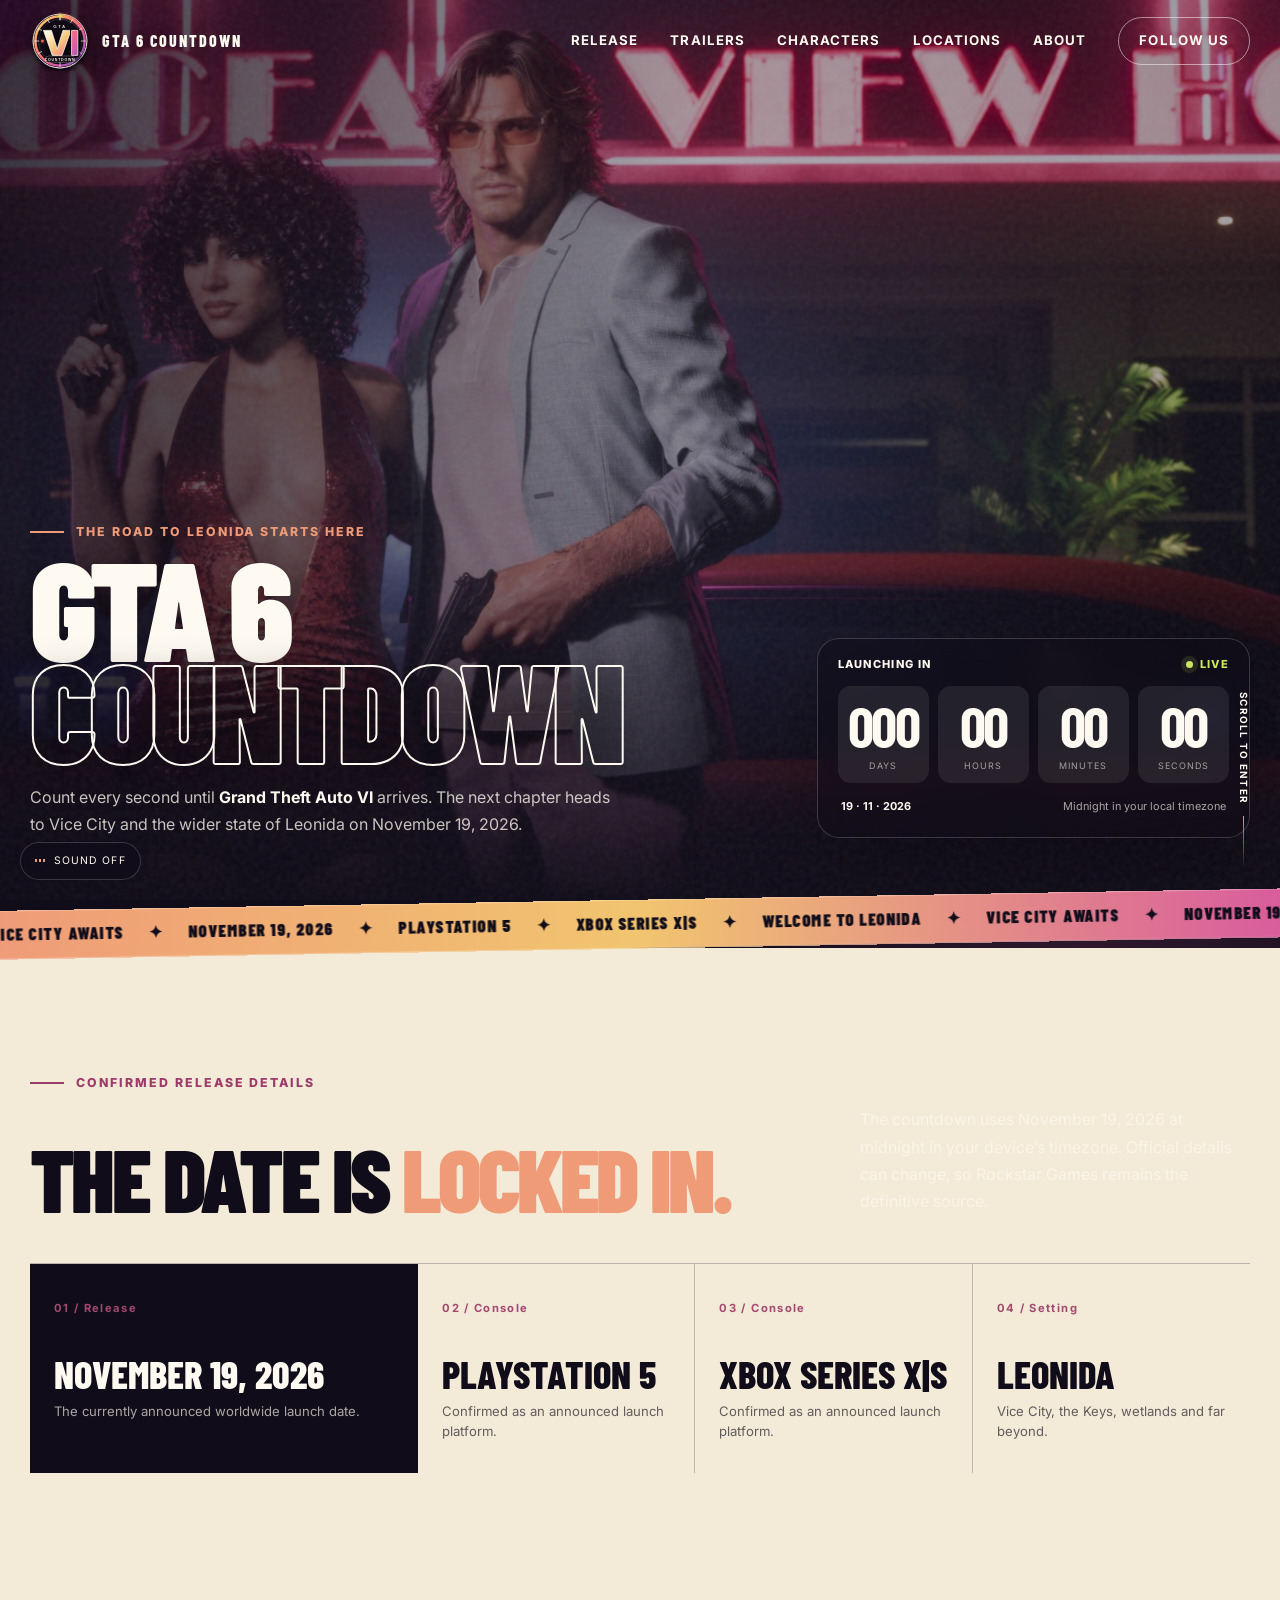
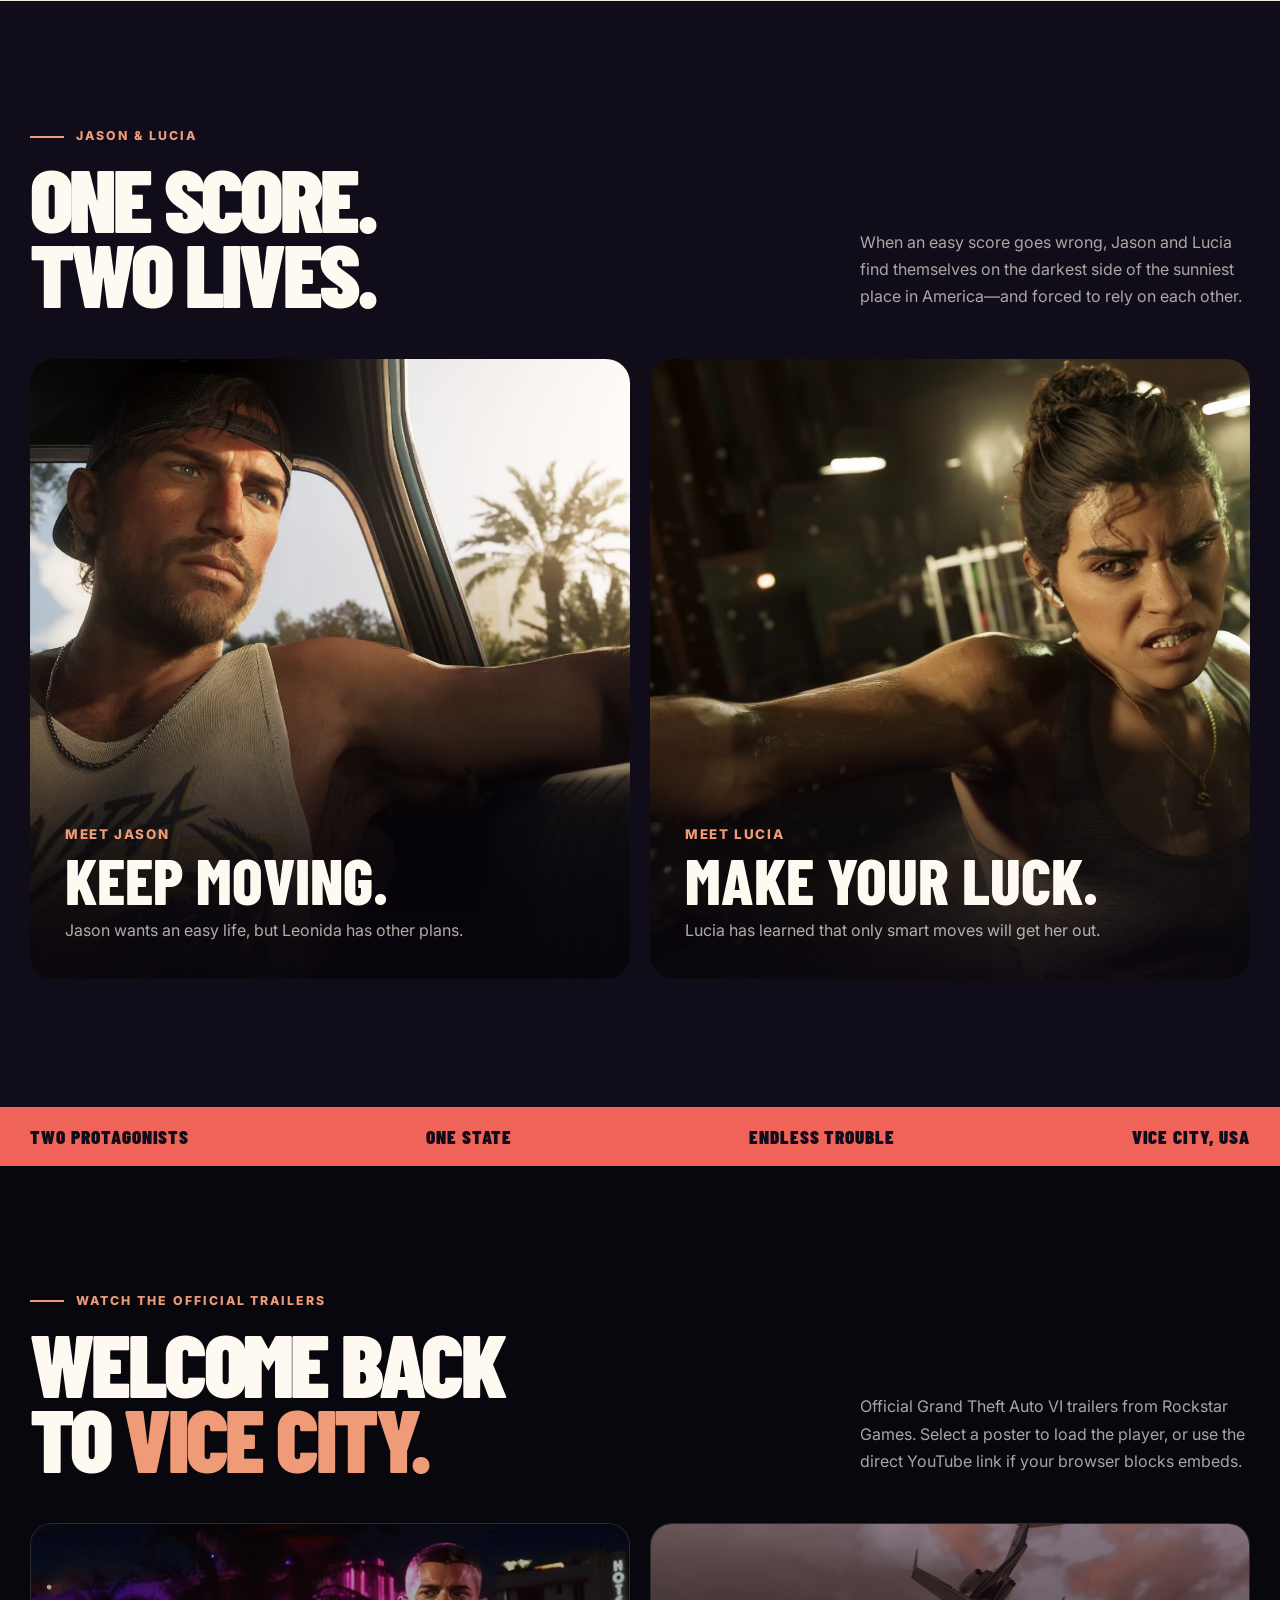
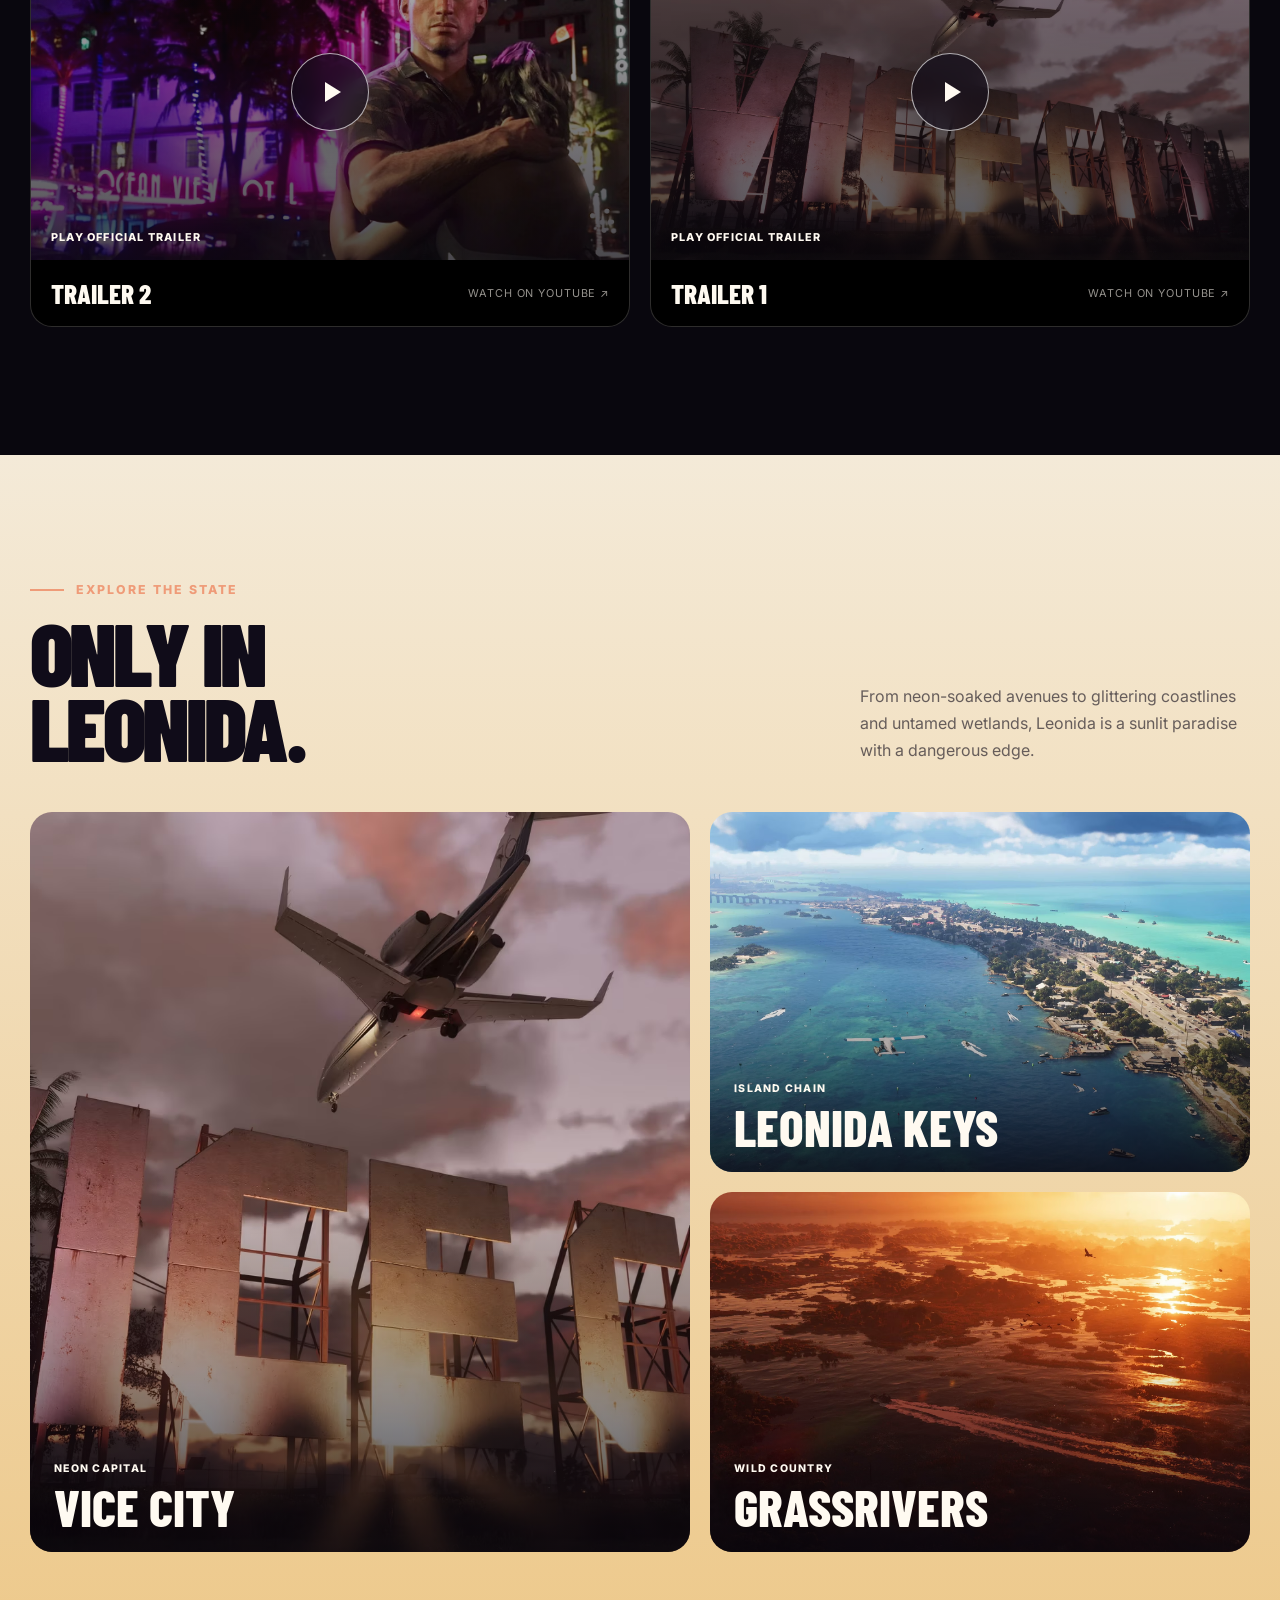
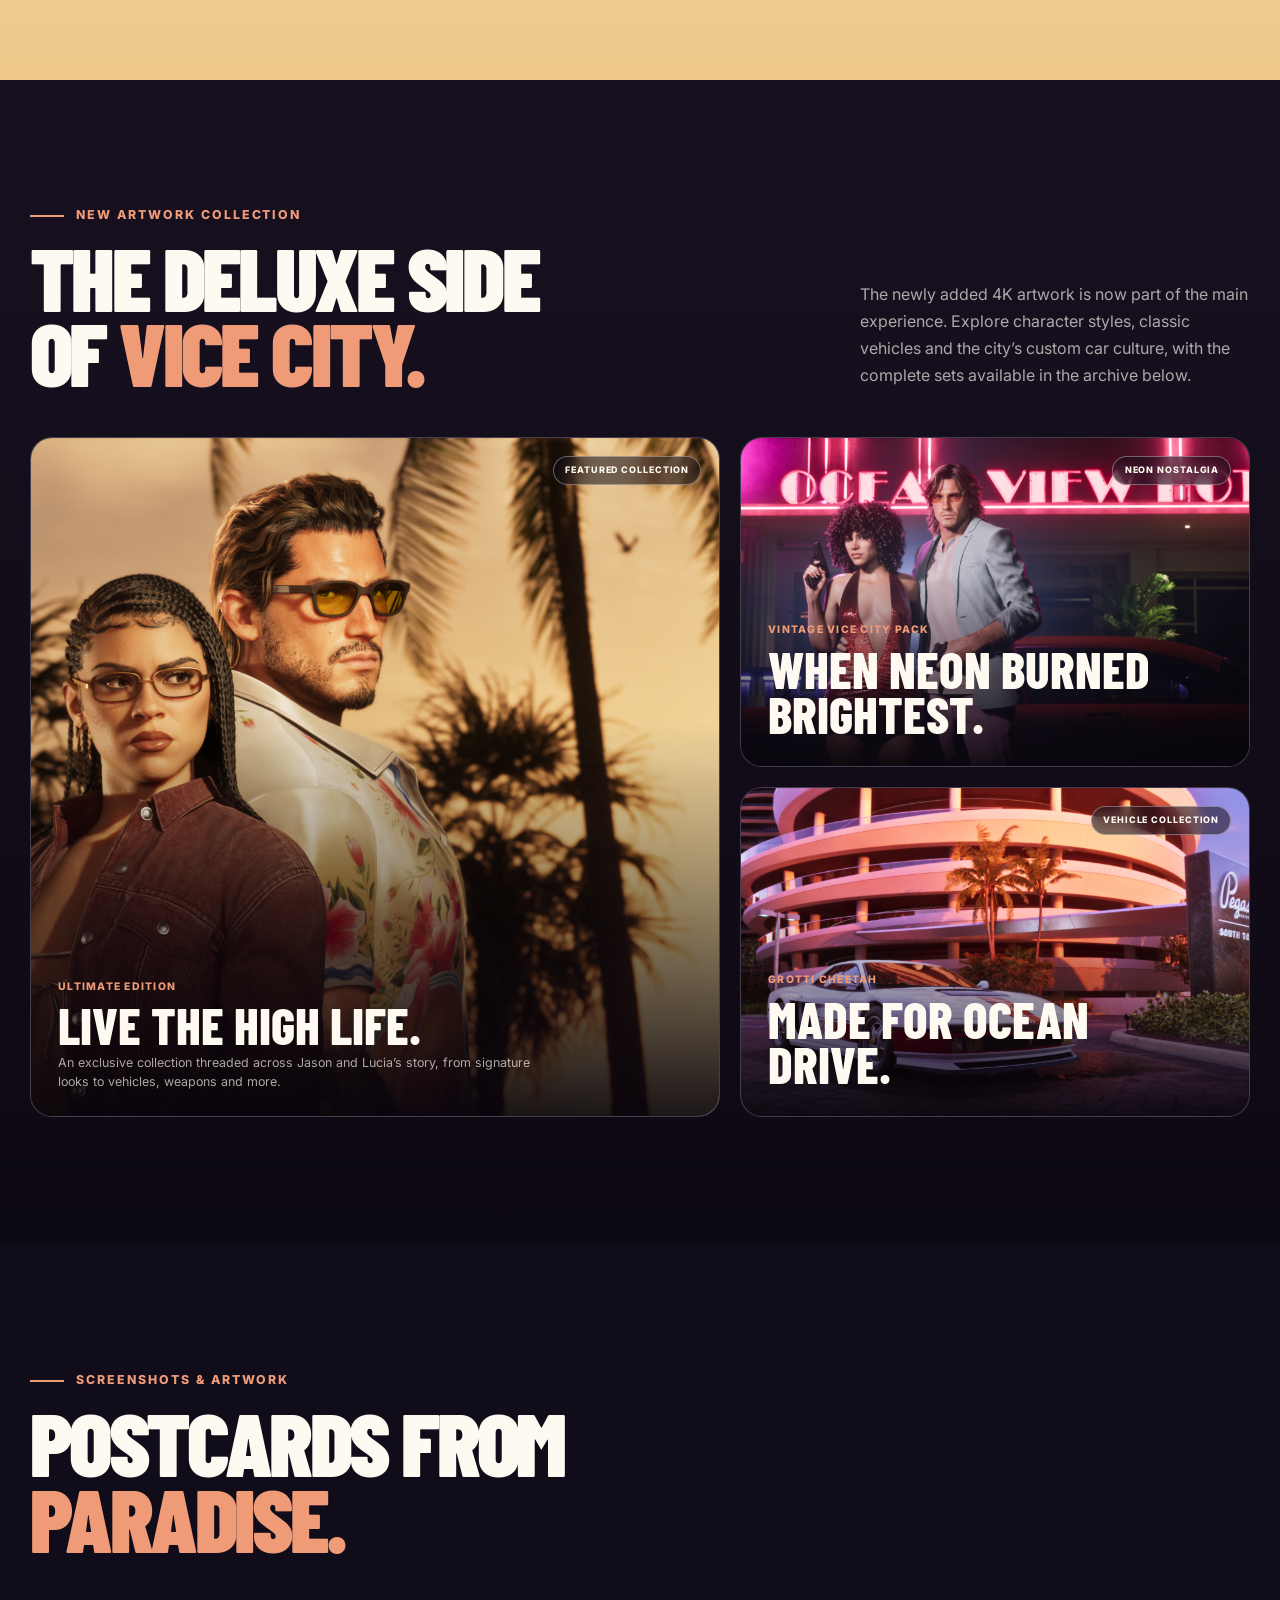
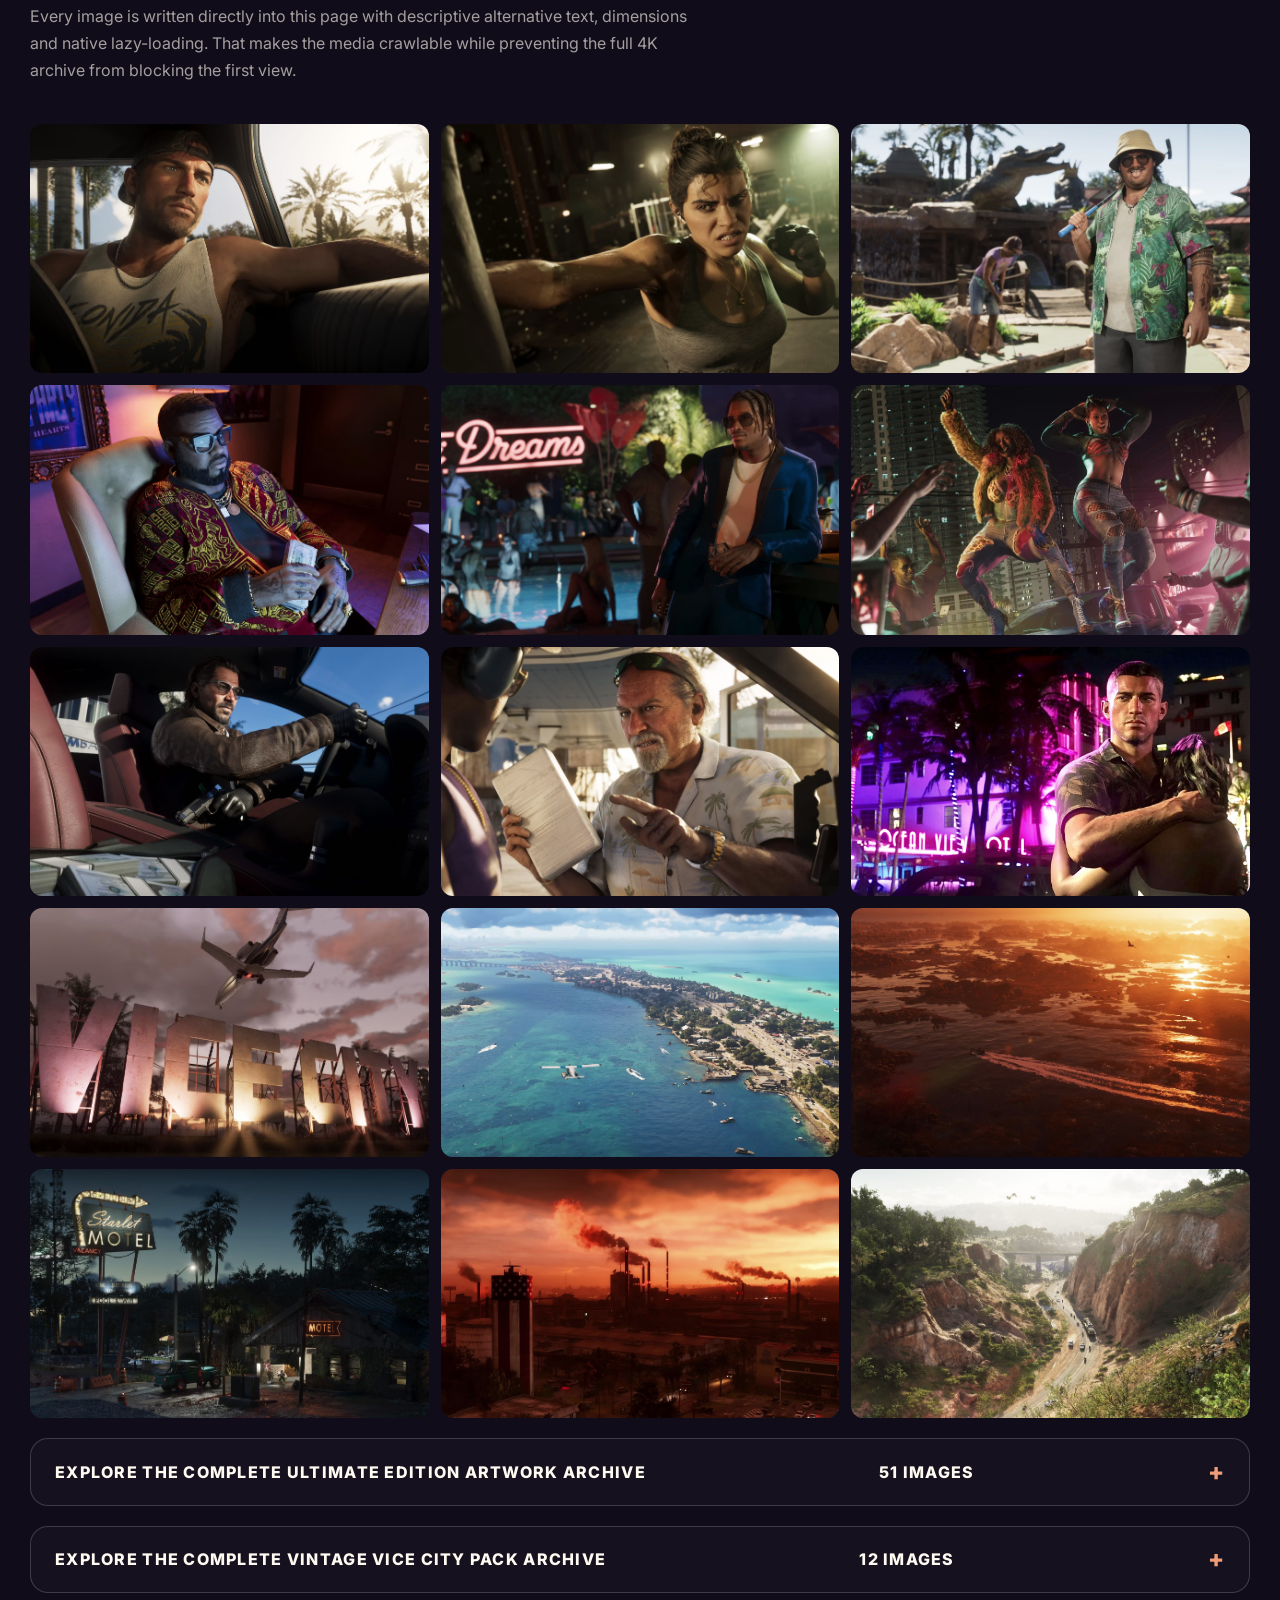
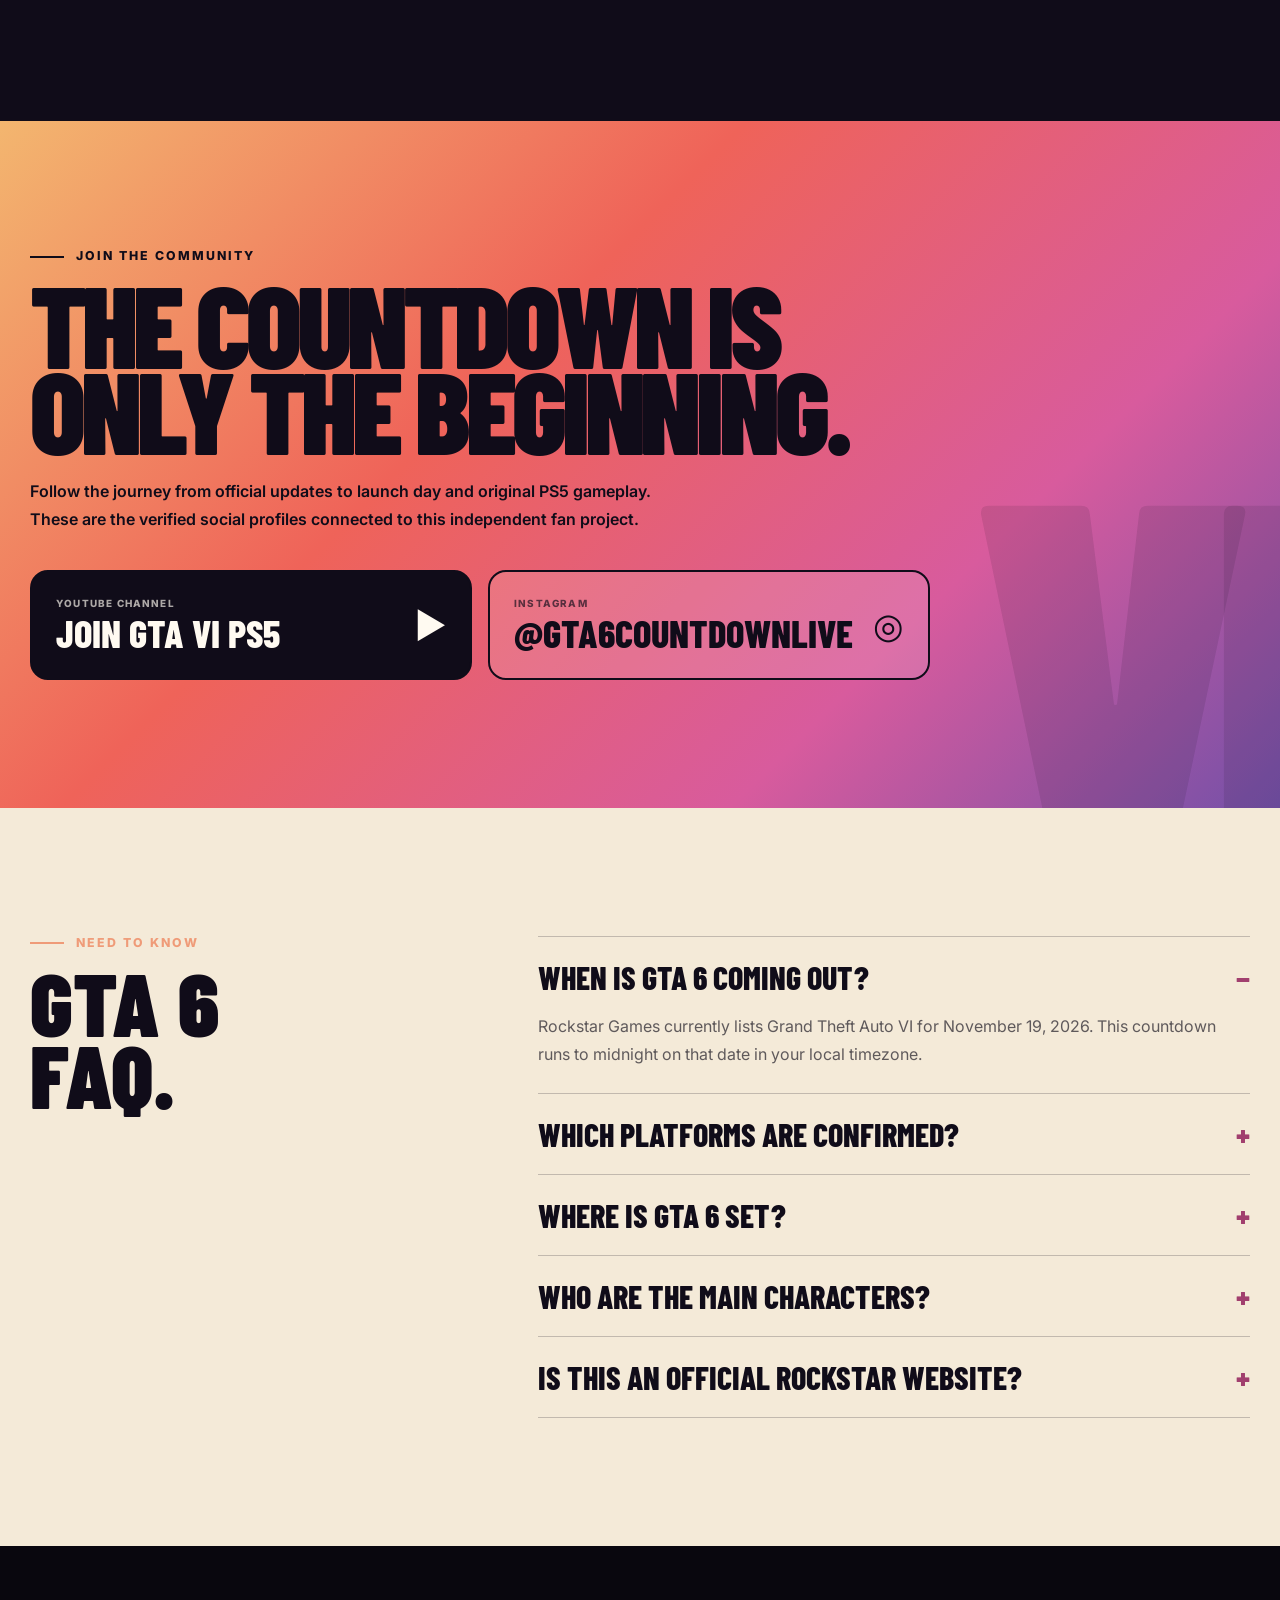
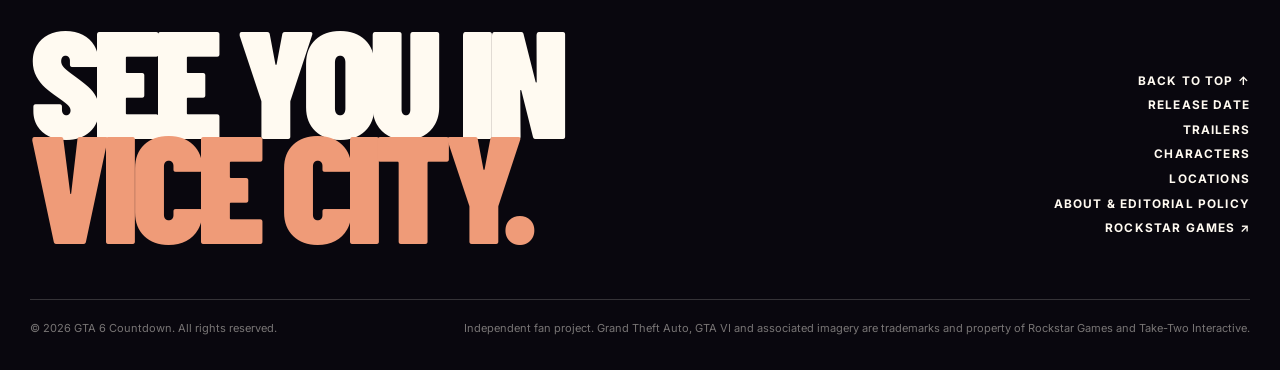
==== commit 4dccdd1d: "Add initial files for GTA 6 Countdown website including pages for release date, locations, trailers," ====
--- a/index.html
+++ b/index.html
@@ -5,12 +5,13 @@
   <meta name="viewport" content="width=device-width, initial-scale=1">
   <title>GTA 6 Countdown — Live Timer to November 19, 2026</title>
   <meta name="description" content="Watch the live GTA 6 countdown to November 19, 2026. Explore the confirmed release date, platforms, official trailers, Leonida locations and GTA VI artwork.">
-  <meta name="keywords" content="GTA 6 countdown, GTA VI countdown, GTA 6 release date, GTA 6 timer, Grand Theft Auto VI, GTA 6 November 19 2026">
   <meta name="author" content="GTA 6 Countdown">
   <meta name="robots" content="index, follow, max-image-preview:large, max-snippet:-1, max-video-preview:-1">
   <meta name="referrer" content="strict-origin-when-cross-origin">
   <meta name="theme-color" content="#ef6b5b">
-  <link rel="canonical" href="https://gta6countdown.com/">
+  <link rel="canonical" href="https://mnakrani245.github.io/gta-vi/">
+  <link rel="alternate" type="application/rss+xml" title="GTA 6 Countdown updates" href="feed.xml">
+  <link rel="manifest" href="site.webmanifest">
   <link rel="preload" as="image" href="images/hero-vintage-vice-city.jpg" type="image/jpeg" fetchpriority="high">
   <link rel="preconnect" href="https://fonts.googleapis.com">
   <link rel="preconnect" href="https://fonts.gstatic.com" crossorigin>
@@ -20,15 +21,15 @@
   <meta property="og:site_name" content="GTA 6 Countdown">
   <meta property="og:title" content="GTA 6 Countdown — Live Timer to November 19, 2026">
   <meta property="og:description" content="The live countdown to Grand Theft Auto VI, plus official trailers, confirmed platforms and a tour of Leonida.">
-  <meta property="og:url" content="https://gta6countdown.com/">
-  <meta property="og:image" content="https://gta6countdown.com/images/og-gta6-countdown.jpg">
+  <meta property="og:url" content="https://mnakrani245.github.io/gta-vi/">
+  <meta property="og:image" content="https://mnakrani245.github.io/gta-vi/images/og-gta6-countdown.jpg">
   <meta property="og:image:width" content="1200">
   <meta property="og:image:height" content="630">
   <meta property="og:image:alt" content="Jason and Lucia beneath the neon lights of Vice City in Grand Theft Auto VI">
   <meta name="twitter:card" content="summary_large_image">
   <meta name="twitter:title" content="GTA 6 Countdown — November 19, 2026">
   <meta name="twitter:description" content="Track every day, hour, minute and second until GTA VI arrives.">
-  <meta name="twitter:image" content="https://gta6countdown.com/images/og-gta6-countdown.jpg">
+  <meta name="twitter:image" content="https://mnakrani245.github.io/gta-vi/images/og-gta6-countdown.jpg">
 
   <link rel="icon" href="images/gta6-countdown-icon.svg" type="image/svg+xml">
 
@@ -38,18 +39,39 @@
     "@graph": [
       {
         "@type": "WebSite",
-        "@id": "https://gta6countdown.com/#website",
-        "url": "https://gta6countdown.com/",
+        "@id": "https://mnakrani245.github.io/gta-vi/#website",
+        "url": "https://mnakrani245.github.io/gta-vi/",
         "name": "GTA 6 Countdown",
+        "alternateName": ["GTA VI Countdown", "GTA 6 Countdown Live"],
         "description": "A live countdown to the release of Grand Theft Auto VI.",
-        "inLanguage": "en"
+        "inLanguage": "en",
+        "publisher": { "@id": "https://mnakrani245.github.io/gta-vi/#publisher" }
+      },
+      {
+        "@type": "WebPage",
+        "@id": "https://mnakrani245.github.io/gta-vi/#webpage",
+        "url": "https://mnakrani245.github.io/gta-vi/",
+        "name": "GTA 6 Countdown — Live Timer to November 19, 2026",
+        "dateModified": "2026-07-11",
+        "isPartOf": { "@id": "https://mnakrani245.github.io/gta-vi/#website" },
+        "about": { "@id": "https://mnakrani245.github.io/gta-vi/#game" }
+      },
+      {
+        "@type": "Organization",
+        "@id": "https://mnakrani245.github.io/gta-vi/#publisher",
+        "name": "GTA 6 Countdown",
+        "alternateName": "GTA VI PS5",
+        "url": "https://mnakrani245.github.io/gta-vi/",
+        "logo": { "@type": "ImageObject", "url": "https://mnakrani245.github.io/gta-vi/images/gta6-countdown-icon.svg" },
+        "sameAs": ["https://www.youtube.com/@gtavi-ps5", "https://www.instagram.com/gta6countdownlive/"]
       },
       {
         "@type": "VideoGame",
+        "@id": "https://mnakrani245.github.io/gta-vi/#game",
         "name": "Grand Theft Auto VI",
         "alternateName": ["GTA 6", "GTA VI"],
         "url": "https://www.rockstargames.com/VI",
-        "image": "https://gta6countdown.com/images/9.avif",
+        "image": "https://mnakrani245.github.io/gta-vi/images/9.avif",
         "datePublished": "2026-11-19",
         "gamePlatform": ["PlayStation 5", "Xbox Series X", "Xbox Series S"],
         "genre": ["Action-adventure", "Open world"],
@@ -380,6 +402,20 @@
       letter-spacing: .06em; text-transform: uppercase; backdrop-filter: blur(6px);
     }
 
+    .hub-social { position: relative; overflow: hidden; color: var(--ink); background: linear-gradient(135deg, #f3b66f 0%, var(--coral) 38%, var(--pink) 72%, var(--violet) 100%); }
+    .hub-social::before { content: "VI"; position: absolute; right: -1rem; bottom: -3rem; color: rgba(16,12,25,.1); font: 900 min(42vw, 34rem)/.7 var(--display); letter-spacing: -.08em; }
+    .hub-social .section-inner { position: relative; z-index: 1; }
+    .hub-social .eyebrow { color: var(--ink); }
+    .hub-social h2 { max-width: 900px; margin: 0; font: 900 clamp(4.2rem, 9vw, 8.5rem)/.75 var(--display); letter-spacing: -.045em; text-transform: uppercase; }
+    .hub-social-copy { max-width: 650px; margin: 1.6rem 0 2.3rem; font-weight: 600; line-height: 1.7; }
+    .social-grid { display: grid; grid-template-columns: 1fr 1fr; gap: 1rem; max-width: 900px; }
+    .social-card { display: flex; align-items: center; justify-content: space-between; gap: 1rem; min-height: 110px; padding: 1.35rem 1.5rem; border: 2px solid var(--ink); border-radius: 18px; background: var(--ink); color: var(--white); text-decoration: none; transition: transform .2s, box-shadow .2s; }
+    .social-card.instagram { background: rgba(255,250,241,.13); color: var(--ink); }
+    .social-card:hover, .social-card:focus-visible { transform: translateY(-4px); box-shadow: 0 18px 45px rgba(16,12,25,.22); }
+    .social-card small { display: block; margin-bottom: .45rem; font-size: .62rem; font-weight: 800; letter-spacing: .12em; text-transform: uppercase; opacity: .66; }
+    .social-card strong { font: 800 clamp(1.65rem, 3vw, 2.5rem)/.9 var(--display); text-transform: uppercase; }
+    .social-icon { font-size: 2.2rem; }
+
     .faq { background: var(--paper); color: var(--ink); }
     .faq-grid { display: grid; grid-template-columns: .75fr 1.25fr; gap: 5rem; align-items: start; }
     .faq h2 { position: sticky; top: 110px; margin: 0; font: 900 clamp(3.8rem, 7vw, 7rem)/.8 var(--display); text-transform: uppercase; }
@@ -473,6 +509,7 @@
       .edition-grid { grid-template-rows: 300px 300px; }
       .location-grid { grid-template-rows: 310px 310px; }
       .media-wall { grid-template-columns: repeat(3, minmax(0, 1fr)); }
+      .social-grid { grid-template-columns: 1fr; }
       .archive-grid { grid-template-columns: repeat(3, 1fr); }
       .faq-grid { grid-template-columns: 1fr; gap: 3rem; }
       .faq h2 { position: static; }
@@ -535,12 +572,12 @@
         <span class="brand-copy">GTA 6 Countdown</span>
       </a>
       <nav class="nav-links" id="nav-links" aria-label="Primary navigation">
-        <a href="#release">Release</a>
-        <a href="#trailers">Trailers</a>
-        <a href="#leonida">Leonida</a>
-        <a href="#editions">Editions</a>
-        <a href="#gallery">Gallery</a>
-        <a class="nav-cta" href="https://www.rockstargames.com/VI" target="_blank" rel="noopener noreferrer">Official site ↗</a>
+        <a href="release-date.html">Release</a>
+        <a href="trailers.html">Trailers</a>
+        <a href="characters.html">Characters</a>
+        <a href="locations.html">Locations</a>
+        <a href="about.html">About</a>
+        <a class="nav-cta" href="#follow">Follow us</a>
       </nav>
       <button class="menu-toggle" id="menu-toggle" type="button" aria-expanded="false" aria-controls="nav-links" aria-label="Open menu">☰</button>
     </div>
@@ -836,6 +873,22 @@
       </div>
     </section>
 
+    <section class="section hub-social" id="follow" aria-labelledby="follow-heading">
+      <div class="section-inner">
+        <p class="eyebrow">Join the community</p>
+        <h2 id="follow-heading">The countdown is only the beginning.</h2>
+        <p class="hub-social-copy">Follow the journey from official updates to launch day and original PS5 gameplay. These are the verified social profiles connected to this independent fan project.</p>
+        <div class="social-grid">
+          <a class="social-card" href="https://www.youtube.com/@gtavi-ps5" target="_blank" rel="me noopener noreferrer">
+            <span><small>YouTube channel</small><strong>Join GTA VI PS5</strong></span><span class="social-icon" aria-hidden="true">▶</span>
+          </a>
+          <a class="social-card instagram" href="https://www.instagram.com/gta6countdownlive/" target="_blank" rel="me noopener noreferrer">
+            <span><small>Instagram</small><strong>@gta6countdownlive</strong></span><span class="social-icon" aria-hidden="true">◎</span>
+          </a>
+        </div>
+      </div>
+    </section>
+
     <section class="section faq" id="faq" aria-labelledby="faq-heading">
       <div class="section-inner faq-grid">
         <div><p class="eyebrow">Need to know</p><h2 id="faq-heading">GTA 6<br>FAQ.</h2></div>
@@ -855,8 +908,11 @@
       <p class="footer-title">See you in<br><span>Vice City.</span></p>
       <nav class="footer-links" aria-label="Footer navigation">
         <a href="#top">Back to top ↑</a>
-        <a href="#release">Release details</a>
-        <a href="#trailers">Official trailers</a>
+        <a href="release-date.html">Release date</a>
+        <a href="trailers.html">Trailers</a>
+        <a href="characters.html">Characters</a>
+        <a href="locations.html">Locations</a>
+        <a href="about.html">About &amp; editorial policy</a>
         <a href="https://www.rockstargames.com/VI" target="_blank" rel="noopener noreferrer">Rockstar Games ↗</a>
       </nav>
     </div>
